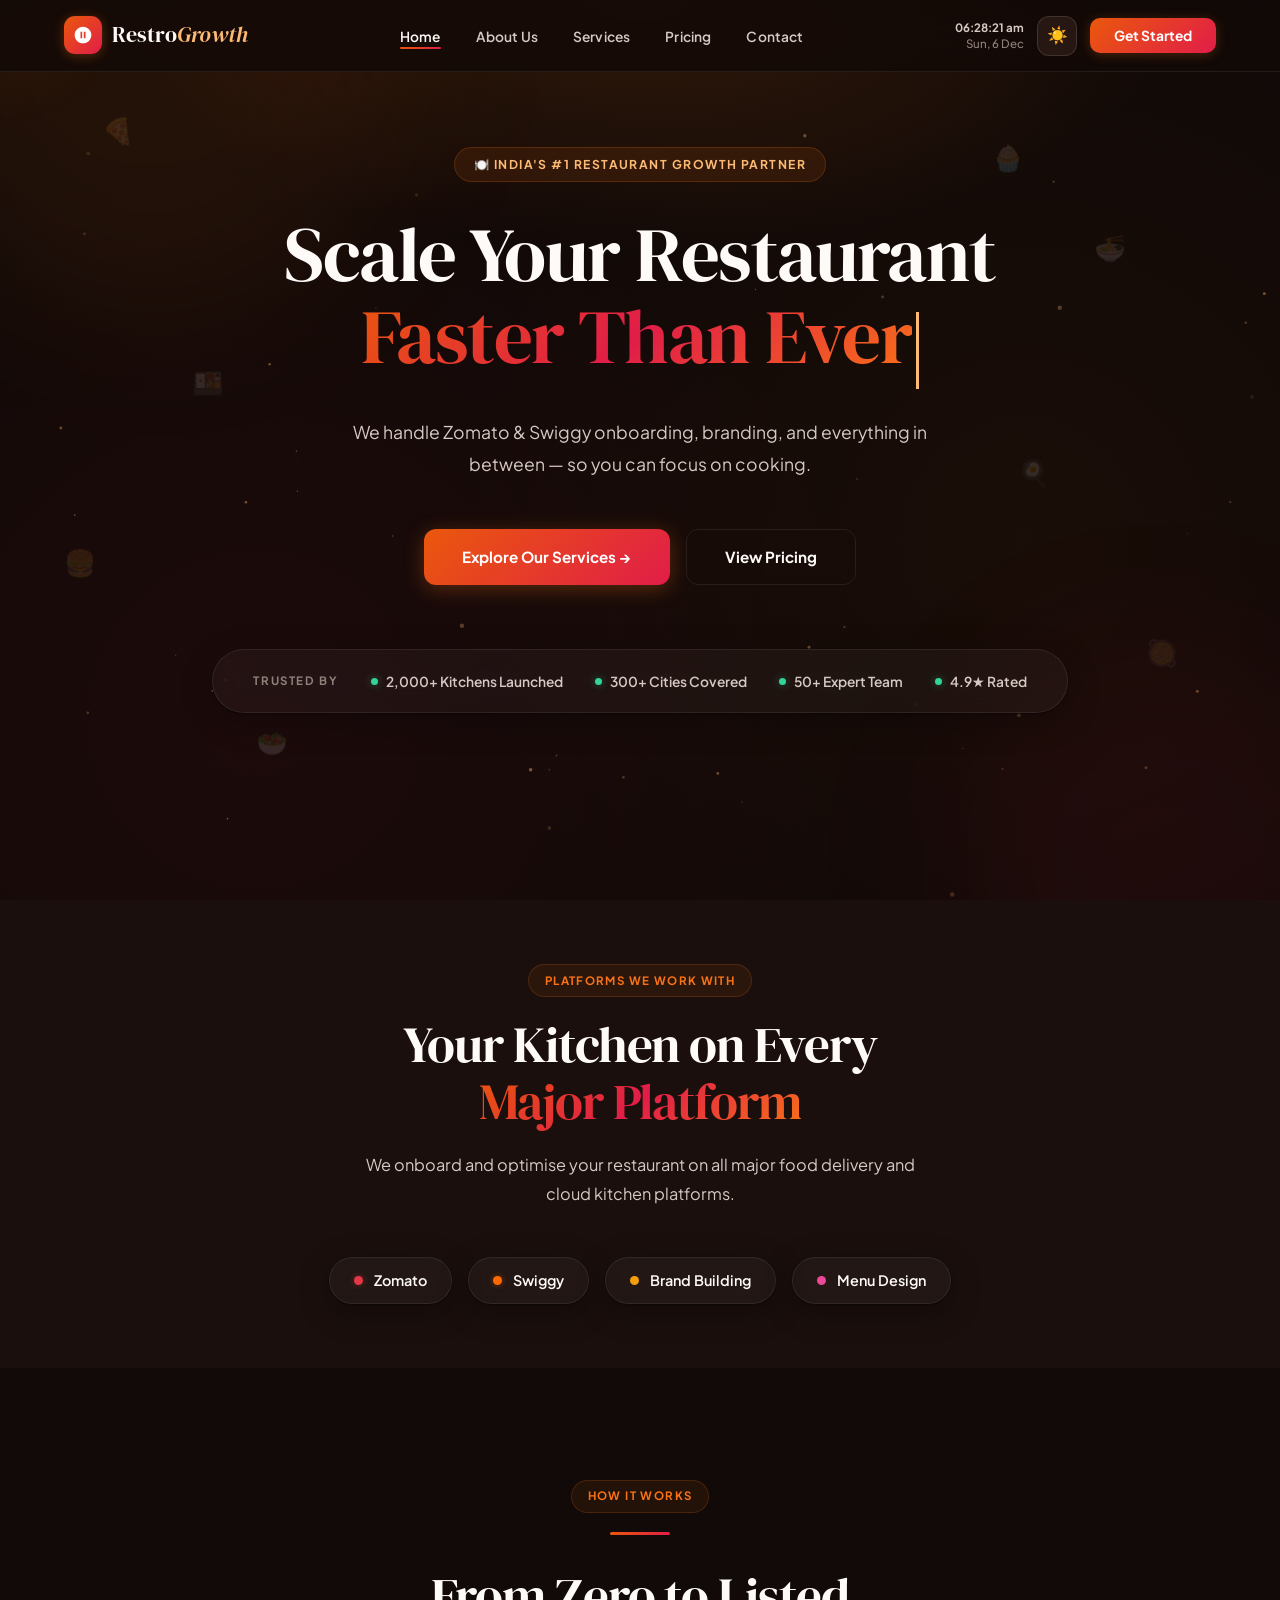
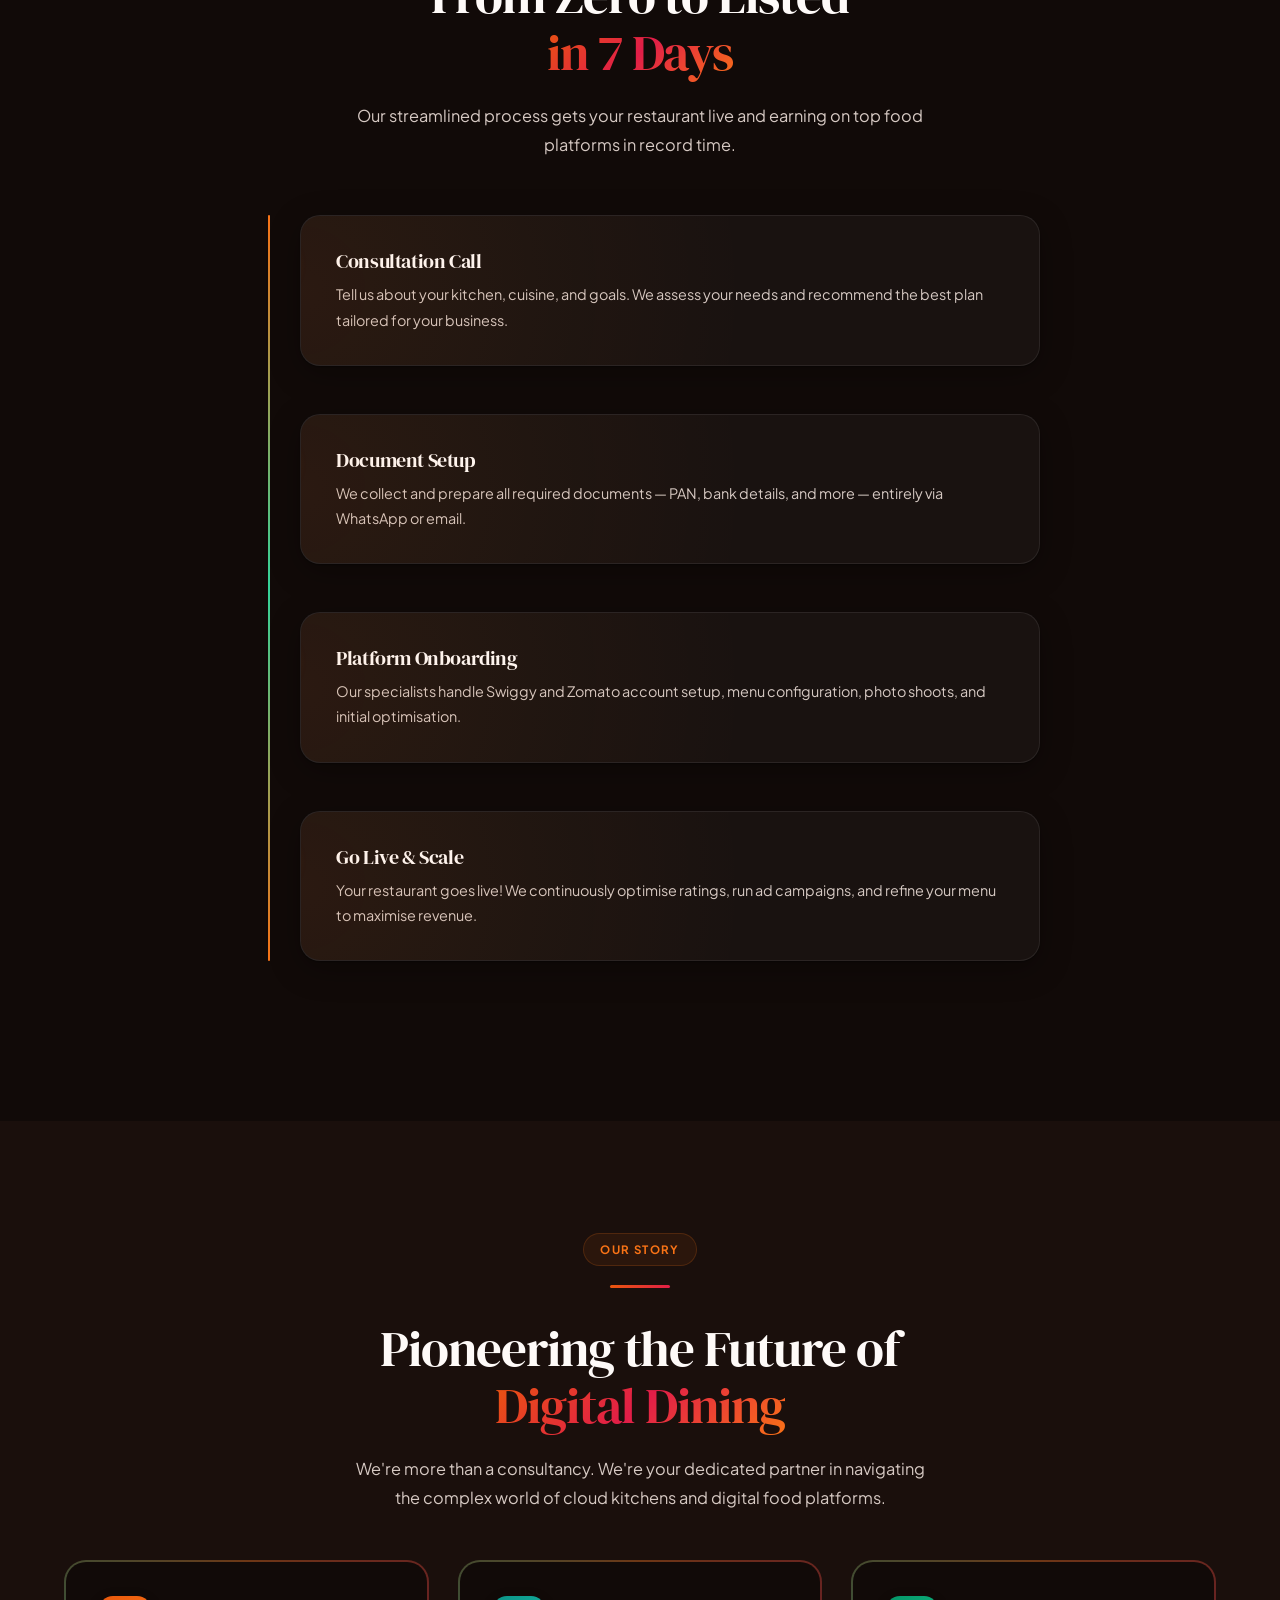
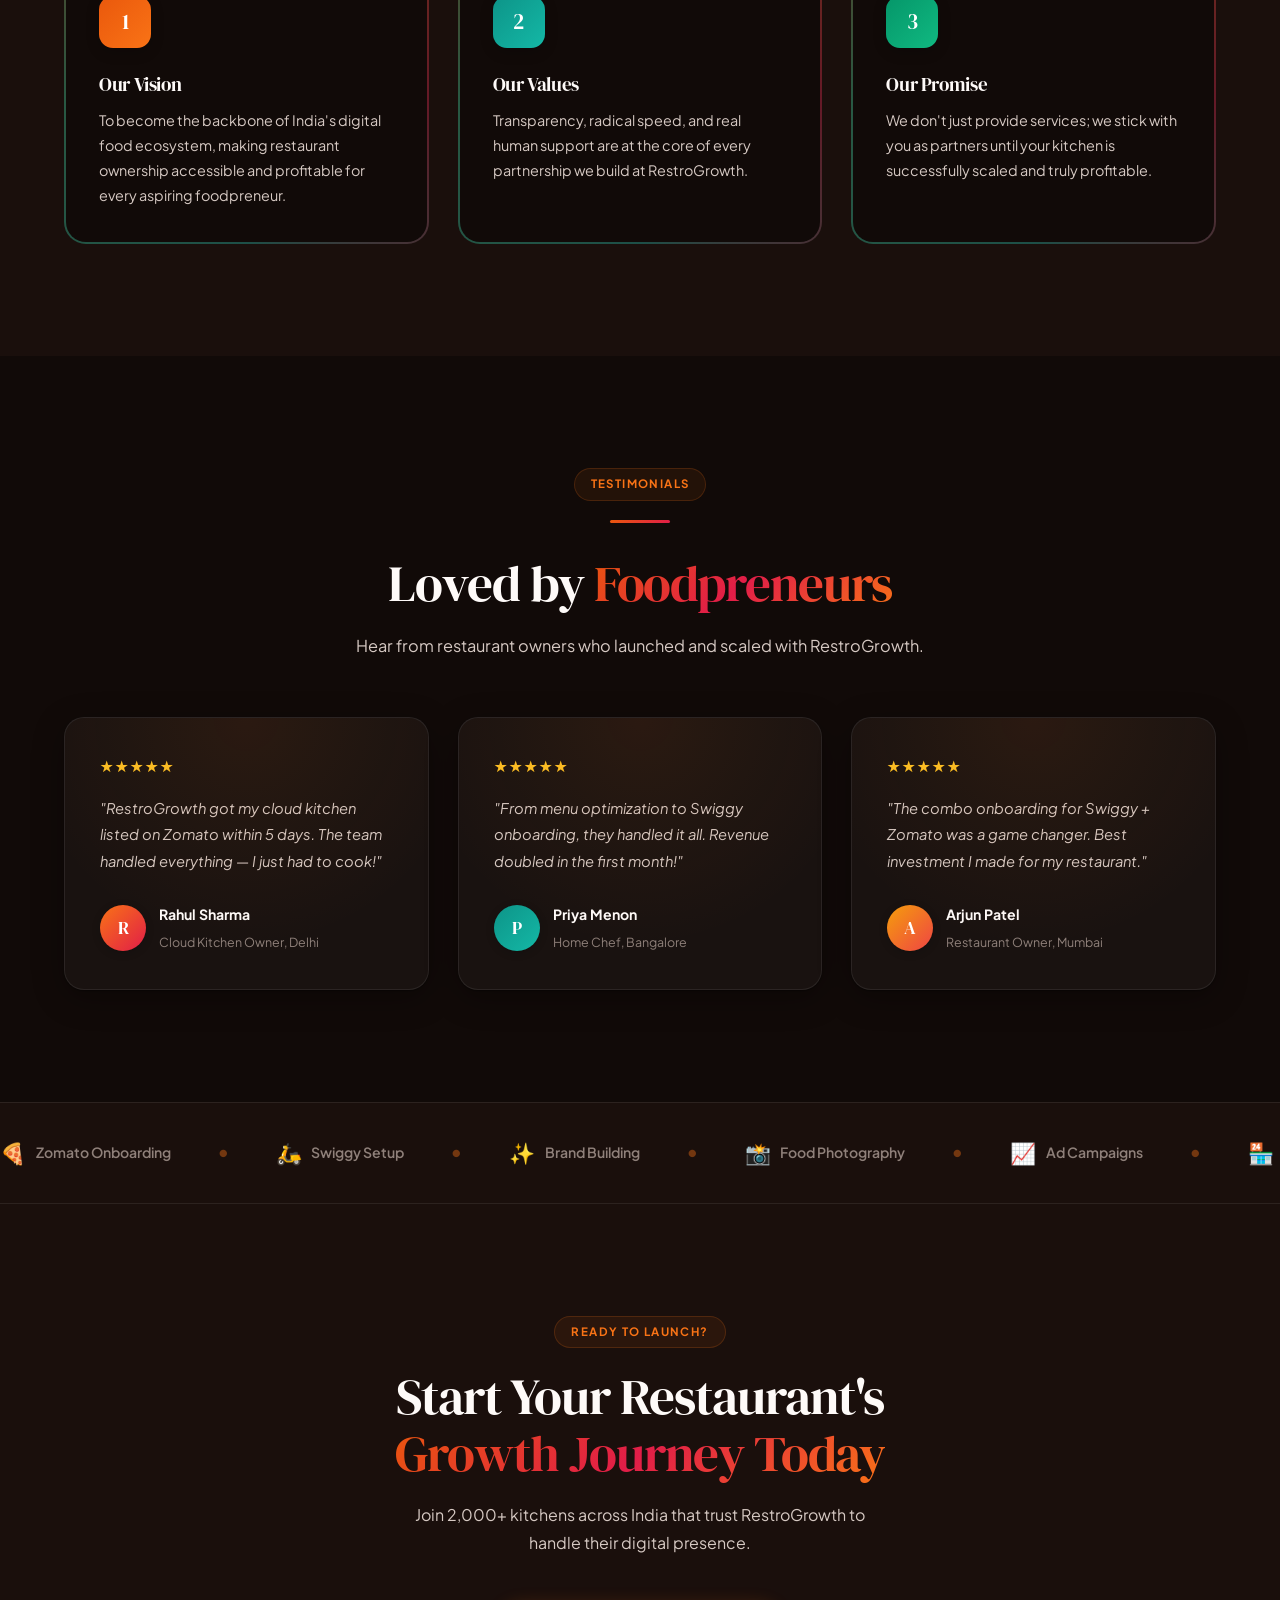
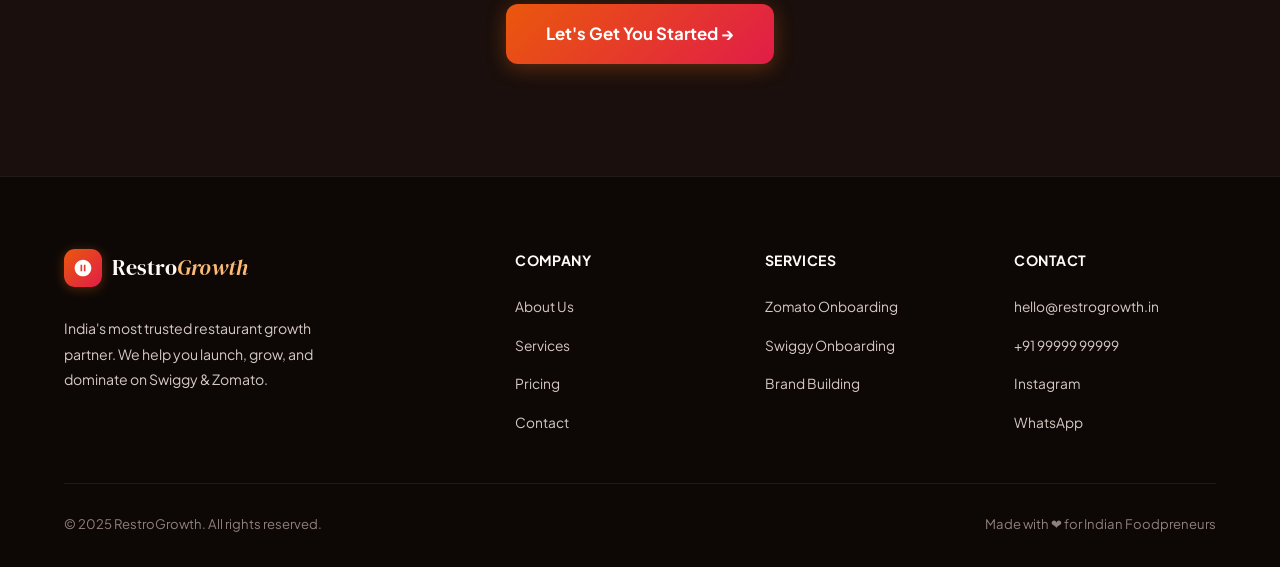
==== index.html @ d1fc5498 "Initial commit" ====
<!doctype html>
<html lang="en">
  <head>
    <meta charset="UTF-8" />
    <script>
      (function () {
        var t = localStorage.getItem("rg-theme") || "dark";
        document.documentElement.setAttribute("data-theme", t);
      })();
    </script>
    <meta name="viewport" content="width=device-width, initial-scale=1.0" />
    <title>RestroGrowth – Scale Your Restaurant Online</title>
    <meta
      name="description"
      content="RestroGrowth helps restaurant owners launch and scale on Swiggy, Zomato and cloud kitchen platforms across India."
    />
    <link rel="stylesheet" href="css/style.css" />
    <style>
      .trusted-strip {
        display: flex;
        align-items: center;
        gap: 2rem;
        flex-wrap: wrap;
        justify-content: center;
        margin-top: 4rem;
        padding: 1.2rem 2.5rem;
        background: var(--bg-card);
        border: 1px solid var(--border);
        border-radius: 60px;
        backdrop-filter: blur(12px);
        box-shadow: var(--shadow-card);
        position: relative;
        z-index: 1;
      }
      .trusted-strip > span {
        font-size: 0.72rem;
        color: var(--text-muted);
        text-transform: uppercase;
        letter-spacing: 0.14em;
        font-weight: 700;
      }
      .trusted-badge {
        display: flex;
        align-items: center;
        gap: 0.5rem;
        color: var(--text-secondary);
        font-size: 0.86rem;
        font-weight: 600;
      }
      .trusted-badge .dot-green {
        width: 7px;
        height: 7px;
        border-radius: 50%;
        background: var(--accent-green);
        flex-shrink: 0;
        box-shadow: 0 0 8px rgba(52, 211, 153, 0.4);
      }

      .steps {
        display: grid;
        grid-template-columns: repeat(auto-fit, minmax(230px, 1fr));
        gap: 1.8rem;
        margin-top: 3.5rem;
      }
      .step {
        position: relative;
        background: var(--bg-card);
        border: 1px solid var(--border);
        border-radius: 20px;
        padding: 2.2rem;
        transition: all 0.4s cubic-bezier(0.4, 0, 0.2, 1);
        box-shadow: var(--shadow-card);
        overflow: hidden;
      }
      .step::before {
        content: "";
        position: absolute;
        inset: 0;
        background: radial-gradient(
          circle at 50% 0%,
          var(--card-glow),
          transparent 70%
        );
        pointer-events: none;
      }
      .step:hover {
        border-color: rgba(249, 115, 22, 0.25);
        transform: translateY(-6px);
        box-shadow: var(--shadow-card), var(--shadow-glow);
      }
      .step-num {
        width: 50px;
        height: 50px;
        border-radius: 14px;
        background: var(--gradient);
        display: flex;
        align-items: center;
        justify-content: center;
        font-family: "DM Serif Display", serif;
        font-size: 1.3rem;
        font-weight: 400;
        margin-bottom: 1.2rem;
        color: #fff;
        box-shadow: 0 4px 14px rgba(249, 115, 22, 0.3);
      }
      .step h3 {
        font-size: 1.05rem;
        margin-bottom: 0.5rem;
      }
      .step p {
        font-size: 0.88rem;
        color: var(--text-secondary);
        line-height: 1.75;
      }
      .connector {
        position: absolute;
        top: 42px;
        right: -18px;
        color: var(--accent-2);
        font-size: 1.3rem;
        z-index: 1;
        opacity: 0.5;
      }
      @media (max-width: 768px) {
        .connector {
          display: none;
        }
      }

      .platform-logos {
        display: flex;
        justify-content: center;
        gap: 1rem;
        flex-wrap: wrap;
        margin-top: 3rem;
      }
      .platform-pill {
        display: flex;
        align-items: center;
        gap: 0.7rem;
        background: var(--bg-card);
        border: 1px solid var(--border);
        border-radius: 50px;
        padding: 0.65rem 1.5rem;
        font-weight: 600;
        font-size: 0.9rem;
        transition: all 0.35s;
        box-shadow: var(--shadow-card);
        backdrop-filter: blur(4px);
      }
      .platform-pill:hover {
        border-color: var(--accent);
        transform: translateY(-3px);
        box-shadow: var(--shadow-card), var(--shadow-glow);
      }
      .platform-pill .p-dot {
        width: 9px;
        height: 9px;
        border-radius: 50%;
      }
      .zomato-dot {
        background: #e23744;
        box-shadow: 0 0 6px rgba(226, 55, 68, 0.4);
      }
      .swiggy-dot {
        background: #ff6900;
        box-shadow: 0 0 6px rgba(255, 105, 0, 0.4);
      }
      .fssai-dot {
        background: #10b981;
        box-shadow: 0 0 6px rgba(16, 185, 129, 0.4);
      }
      .gst-dot {
        background: #f97316;
        box-shadow: 0 0 6px rgba(249, 115, 22, 0.4);
      }
    </style>
  </head>
  <body>
    <!-- Scroll progress bar -->
    <div class="scroll-progress"></div>
    <!-- Cursor glow -->
    <div class="cursor-glow"></div>

    <!-- NAVBAR -->
    <nav class="navbar" id="navbar">
      <a href="index.html" class="nav-logo">
        <div class="nav-logo-icon">
          <svg viewBox="0 0 24 24" xmlns="http://www.w3.org/2000/svg">
            <path
              d="M12 2C6.48 2 2 6.48 2 12s4.48 10 10 10 10-4.48 10-10S17.52 2 12 2zm-1 14H9V8h2v8zm4 0h-2V8h2v8z"
            />
          </svg>
        </div>
        <span class="nav-logo-text">Restro<span>Growth</span></span>
      </a>
      <ul class="nav-links">
        <li><a href="index.html">Home</a></li>
        <li><a href="about.html">About Us</a></li>
        <li><a href="services.html">Services</a></li>
        <li><a href="pricing.html">Pricing</a></li>
        <li><a href="contact.html">Contact</a></li>
      </ul>
      <div class="nav-actions">
        <div class="nav-time" id="nav-clock"></div>
        <button
          class="theme-toggle"
          id="themeToggle"
          onclick="toggleTheme()"
          aria-label="Toggle theme"
          title="Toggle theme"
        >
          <span class="toggle-icon">☀️</span>
        </button>
        <button class="btn-login">Get Started</button>
        <div class="hamburger" id="hamburger">
          <span></span><span></span><span></span>
        </div>
      </div>
    </nav>

    <!-- HERO -->
    <section class="hero" style="min-height: 100vh">
      <!-- Particle network background -->
      <canvas id="particles-canvas"></canvas>
      <!-- Decorative parallax orbs -->
      <div class="orb orb-1"></div>
      <div class="orb orb-2"></div>
      <!-- Floating food icons -->
      <div class="floating-icons">
        <span class="float-icon" style="top: 12%; left: 8%">🍕</span>
        <span class="float-icon" style="top: 25%; right: 12%">🍜</span>
        <span class="float-icon" style="top: 60%; left: 5%">🍔</span>
        <span class="float-icon" style="top: 70%; right: 8%">🥘</span>
        <span class="float-icon" style="top: 40%; left: 15%">🍱</span>
        <span class="float-icon" style="top: 15%; right: 20%">🧁</span>
        <span class="float-icon" style="top: 80%; left: 20%">🥗</span>
        <span class="float-icon" style="top: 50%; right: 18%">🍳</span>
      </div>

      <div class="hero-badge">🍽️ India's #1 Restaurant Growth Partner</div>
      <h1>
        Scale Your Restaurant<br /><span
          class="gradient-text"
          id="hero-typewriter"
          >Faster Than Ever</span
        ><span class="typewriter-cursor"></span>
      </h1>
      <p>
        We handle Zomato &amp; Swiggy onboarding, branding, and
        everything in between — so you can focus on cooking.
      </p>
      <div class="hero-btns">
        <a href="services.html" class="btn-primary">Explore Our Services →</a>
        <a href="pricing.html" class="btn-outline">View Pricing</a>
      </div>
      <div class="trusted-strip">
        <span>Trusted By</span>
        <div class="trusted-badge">
          <span class="dot-green"></span> 2,000+ Kitchens Launched
        </div>
        <div class="trusted-badge">
          <span class="dot-green"></span> 300+ Cities Covered
        </div>
        <div class="trusted-badge">
          <span class="dot-green"></span> 50+ Expert Team
        </div>
        <div class="trusted-badge">
          <span class="dot-green"></span> 4.9★ Rated
        </div>
      </div>
    </section>

    <!-- PLATFORMS -->
    <section
      style="
        padding: 4rem 5%;
        text-align: center;
        background: var(--bg-secondary);
      "
    >
      <div class="section-badge">Platforms We Work With</div>
      <h2 class="section-title">
        Your Kitchen on Every<br /><span class="gradient-text"
          >Major Platform</span
        >
      </h2>
      <p class="section-sub">
        We onboard and optimise your restaurant on all major food delivery and
        cloud kitchen platforms.
      </p>
      <div class="platform-logos">
        <div class="platform-pill">
          <span class="p-dot zomato-dot"></span>Zomato
        </div>
        <div class="platform-pill">
          <span class="p-dot swiggy-dot"></span>Swiggy
        </div>
        <div class="platform-pill">
          <span class="p-dot" style="background: #f59e0b"></span>Brand Building
        </div>
        <div class="platform-pill">
          <span class="p-dot" style="background: #ec4899"></span>Menu Design
        </div>
      </div>
    </section>

    <!-- HOW IT WORKS -->
    <section>
      <div class="text-center">
        <div class="section-badge">How It Works</div>
        <div class="section-divider"></div>
        <h2 class="section-title">
          From Zero to Listed<br /><span class="gradient-text">in 7 Days</span>
        </h2>
        <p class="section-sub">
          Our streamlined process gets your restaurant live and earning on top
          food platforms in record time.
        </p>
      </div>
      <div class="timeline">
        <div class="tl-item">
          <div class="tl-dot">1</div>
          <h3>Consultation Call</h3>
          <p>
            Tell us about your kitchen, cuisine, and goals. We assess your needs
            and recommend the best plan tailored for your business.
          </p>
        </div>
        <div class="tl-item">
          <div class="tl-dot">2</div>
          <h3>Document Setup</h3>
          <p>
            We collect and prepare all required documents — PAN,
            bank details, and more — entirely via WhatsApp or email.
          </p>
        </div>
        <div class="tl-item">
          <div class="tl-dot">3</div>
          <h3>Platform Onboarding</h3>
          <p>
            Our specialists handle Swiggy and Zomato account setup, menu
            configuration, photo shoots, and initial optimisation.
          </p>
        </div>
        <div class="tl-item">
          <div class="tl-dot">4</div>
          <h3>Go Live &amp; Scale</h3>
          <p>
            Your restaurant goes live! We continuously optimise ratings, run ad
            campaigns, and refine your menu to maximise revenue.
          </p>
        </div>
      </div>
    </section>

    <!-- VISION / VALUES / PROMISE -->
    <section style="background: var(--bg-secondary)">
      <div class="text-center">
        <div class="section-badge">Our Story</div>
        <div class="section-divider"></div>
        <h2 class="section-title">
          Pioneering the Future of<br /><span class="gradient-text"
            >Digital Dining</span
          >
        </h2>
        <p class="section-sub">
          We're more than a consultancy. We're your dedicated partner in
          navigating the complex world of cloud kitchens and digital food
          platforms.
        </p>
      </div>
      <div class="cards-grid" style="margin-top: 3rem">
        <div class="glow-card">
          <div class="card-num blue">1</div>
          <h3>Our Vision</h3>
          <p>
            To become the backbone of India's digital food ecosystem, making
            restaurant ownership accessible and profitable for every aspiring
            foodpreneur.
          </p>
        </div>
        <div class="glow-card">
          <div class="card-num teal">2</div>
          <h3>Our Values</h3>
          <p>
            Transparency, radical speed, and real human support are at the core
            of every partnership we build at RestroGrowth.
          </p>
        </div>
        <div class="glow-card">
          <div class="card-num green">3</div>
          <h3>Our Promise</h3>
          <p>
            We don't just provide services; we stick with you as partners until
            your kitchen is successfully scaled and truly profitable.
          </p>
        </div>
      </div>
    </section>


    <!-- TESTIMONIALS -->
    <section>
      <div class="text-center">
        <div class="section-badge">Testimonials</div>
        <div class="section-divider"></div>
        <h2 class="section-title">
          Loved by <span class="gradient-text">Foodpreneurs</span>
        </h2>
        <p class="section-sub">
          Hear from restaurant owners who launched and scaled with RestroGrowth.
        </p>
      </div>
      <div class="testimonials-grid">
        <div class="testimonial">
          <div class="stars">★★★★★</div>
          <p>
            "RestroGrowth got my cloud kitchen listed on Zomato within 5 days.
            The team handled everything — I just had to cook!"
          </p>
          <div class="testimonial-author">
            <div
              class="avatar"
              style="background: linear-gradient(135deg, #f97316, #e11d48)"
            >
              R
            </div>
            <div class="author-info">
              <strong>Rahul Sharma</strong
              ><span>Cloud Kitchen Owner, Delhi</span>
            </div>
          </div>
        </div>
        <div class="testimonial">
          <div class="stars">★★★★★</div>
          <p>
            "From menu optimization to Swiggy onboarding, they handled it all.
            Revenue doubled in the first month!"
          </p>
          <div class="testimonial-author">
            <div
              class="avatar"
              style="background: linear-gradient(135deg, #0d9488, #14b8a6)"
            >
              P
            </div>
            <div class="author-info">
              <strong>Priya Menon</strong><span>Home Chef, Bangalore</span>
            </div>
          </div>
        </div>
        <div class="testimonial">
          <div class="stars">★★★★★</div>
          <p>
            "The combo onboarding for Swiggy + Zomato was a game changer. Best
            investment I made for my restaurant."
          </p>
          <div class="testimonial-author">
            <div
              class="avatar"
              style="background: linear-gradient(135deg, #f59e0b, #ef4444)"
            >
              A
            </div>
            <div class="author-info">
              <strong>Arjun Patel</strong><span>Restaurant Owner, Mumbai</span>
            </div>
          </div>
        </div>
      </div>
    </section>

    <!-- MARQUEE TICKER -->
    <div class="marquee-section">
      <div class="marquee-track">
        <div class="marquee-item">
          <span class="m-icon">🍕</span>Zomato Onboarding
        </div>
        <span class="marquee-sep">●</span>
        <div class="marquee-item">
          <span class="m-icon">🛵</span>Swiggy Setup
        </div>
        <span class="marquee-sep">●</span>
        <div class="marquee-item">
          <span class="m-icon">✨</span>Brand Building
        </div>
        <span class="marquee-sep">●</span>
        <div class="marquee-item">
          <span class="m-icon">📸</span>Food Photography
        </div>
        <span class="marquee-sep">●</span>
        <div class="marquee-item">
          <span class="m-icon">📈</span>Ad Campaigns
        </div>
        <span class="marquee-sep">●</span>
        <div class="marquee-item">
          <span class="m-icon">🏪</span>Cloud Kitchen Setup
        </div>
        <span class="marquee-sep">●</span>
        <!-- Duplicate for seamless loop -->
        <div class="marquee-item">
          <span class="m-icon">🍕</span>Zomato Onboarding
        </div>
        <span class="marquee-sep">●</span>
        <div class="marquee-item">
          <span class="m-icon">🛵</span>Swiggy Setup
        </div>
        <span class="marquee-sep">●</span>
        <div class="marquee-item">
          <span class="m-icon">✨</span>Brand Building
        </div>
        <span class="marquee-sep">●</span>
        <div class="marquee-item">
          <span class="m-icon">📸</span>Food Photography
        </div>
        <span class="marquee-sep">●</span>
        <div class="marquee-item">
          <span class="m-icon">📈</span>Ad Campaigns
        </div>
        <span class="marquee-sep">●</span>
        <div class="marquee-item">
          <span class="m-icon">🏪</span>Cloud Kitchen Setup
        </div>
        <span class="marquee-sep">●</span>
      </div>
    </div>

    <!-- CTA -->
    <section class="cta-section" style="background: var(--bg-secondary)">
      <div class="section-badge">Ready to Launch?</div>
      <h2>
        Start Your Restaurant's<br /><span class="gradient-text"
          >Growth Journey Today</span
        >
      </h2>
      <p>
        Join 2,000+ kitchens across India that trust RestroGrowth to handle
        their digital presence.
      </p>
      <a
        href="contact.html"
        class="btn-primary"
        style="font-size: 1.05rem; padding: 1rem 2.5rem"
        >Let's Get You Started →</a
      >
    </section>

    <!-- FOOTER -->
    <footer>
      <div class="footer-grid">
        <div class="footer-brand">
          <a
            href="index.html"
            class="nav-logo"
            style="margin-bottom: 0.8rem; display: inline-flex"
          >
            <div class="nav-logo-icon">
              <svg
                viewBox="0 0 24 24"
                xmlns="http://www.w3.org/2000/svg"
                style="width: 20px; height: 20px; fill: white"
              >
                <path
                  d="M12 2C6.48 2 2 6.48 2 12s4.48 10 10 10 10-4.48 10-10S17.52 2 12 2zm-1 14H9V8h2v8zm4 0h-2V8h2v8z"
                />
              </svg>
            </div>
            <span class="nav-logo-text">Restro<span>Growth</span></span>
          </a>
          <p>
            India's most trusted restaurant growth partner. We help you launch,
            grow, and dominate on Swiggy & Zomato.
          </p>
        </div>
        <div class="footer-col">
          <h4>Company</h4>
          <ul>
            <li><a href="about.html">About Us</a></li>
            <li><a href="services.html">Services</a></li>
            <li><a href="pricing.html">Pricing</a></li>
            <li><a href="contact.html">Contact</a></li>
          </ul>
        </div>
        <div class="footer-col">
          <h4>Services</h4>
          <ul>
            <li><a href="services.html">Zomato Onboarding</a></li>
            <li><a href="services.html">Swiggy Onboarding</a></li>
            <li><a href="services.html">Brand Building</a></li>
          </ul>
        </div>
        <div class="footer-col">
          <h4>Contact</h4>
          <ul>
            <li>
              <a href="mailto:hello@restrogrowth.in">hello@restrogrowth.in</a>
            </li>
            <li><a href="tel:+919999999999">+91 99999 99999</a></li>
            <li><a href="#">Instagram</a></li>
            <li><a href="#">WhatsApp</a></li>
          </ul>
        </div>
      </div>
      <div class="footer-bottom">
        <p>© 2025 RestroGrowth. All rights reserved.</p>
        <p>Made with ❤️ for Indian Foodpreneurs</p>
      </div>
    </footer>

    <script src="js/main.js"></script>
  </body>
</html>
---- css/style.css ----
@import url("https://fonts.googleapis.com/css2?family=DM+Serif+Display:ital@0;1&family=Plus+Jakarta+Sans:wght@300;400;500;600;700;800&display=swap");

*,
*::before,
*::after {
  box-sizing: border-box;
  margin: 0;
  padding: 0;
}

/* ═══ DARK (default) ═══════════════════════ */
:root {
  --bg-primary: #110a08;
  --bg-secondary: #1a0f0c;
  --bg-card: rgba(255, 255, 255, 0.035);
  --bg-card-hover: rgba(255, 255, 255, 0.07);
  --accent: #f97316;
  --accent-2: #fdba74;
  --accent-green: #34d399;
  --text-primary: #fefaf8;
  --text-secondary: #d6c9c3;
  --text-muted: #8f807a;
  --border: rgba(255, 255, 255, 0.08);
  --gradient: linear-gradient(135deg, #ea580c, #e11d48);
  --gradient-hero: linear-gradient(
    135deg,
    #ea580c 0%,
    #e11d48 50%,
    #f97316 100%
  );
  --shadow-card: 0 1px 2px rgba(0, 0, 0, 0.4), 0 8px 32px rgba(0, 0, 0, 0.3);
  --shadow-glow: 0 0 60px rgba(249, 115, 22, 0.12);
  --navbar-bg: rgba(17, 10, 8, 0.85);
  --navbar-scroll: rgba(17, 10, 8, 0.97);
  --input-bg: rgba(255, 255, 255, 0.04);
  --footer-bg: #0d0806;
  --toggle-bg: #261713;
  --toggle-border: rgba(255, 255, 255, 0.12);
  --card-glow: rgba(249, 115, 22, 0.08);
}

/* ═══ LIGHT ════════════════════════════════ */
[data-theme="light"] {
  --bg-primary: #fffcf9;
  --bg-secondary: #f6eee9;
  --bg-card: rgba(255, 255, 255, 0.9);
  --bg-card-hover: #ffffff;
  --accent: #ea580c;
  --accent-2: #f97316;
  --accent-green: #059669;
  --text-primary: #291e1a;
  --text-secondary: #594a45;
  --text-muted: #8a7b75;
  --border: rgba(0, 0, 0, 0.08);
  --shadow-card:
    0 1px 3px rgba(0, 0, 0, 0.06), 0 8px 24px rgba(234, 88, 12, 0.08);
  --shadow-glow: none;
  --navbar-bg: rgba(255, 252, 249, 0.85);
  --navbar-scroll: rgba(255, 252, 249, 0.98);
  --input-bg: rgba(0, 0, 0, 0.03);
  --footer-bg: #f6eee9;
  --toggle-bg: #fce7de;
  --toggle-border: rgba(234, 88, 12, 0.2);
  --card-glow: rgba(234, 88, 12, 0.04);
}

html {
  scroll-behavior: smooth;
}
body {
  font-family: "Plus Jakarta Sans", system-ui, sans-serif;
  background: var(--bg-primary);
  color: var(--text-primary);
  overflow-x: hidden;
  line-height: 1.7;
  transition:
    background 0.4s,
    color 0.3s;
}

/* smooth theme transition on elements */
.navbar,
.card,
.testimonial,
.stat,
.service-card,
.pricing-card,
.addon,
.form-card,
.team-card,
.milestone,
.why-item,
.service-item,
footer,
.section-badge,
.hero-badge,
.btn-primary,
.btn-outline,
.btn-login {
  transition: all 0.35s ease;
}

/* ═══ TYPOGRAPHY ═══════════════════════════ */
h1,
h2,
h3 {
  font-family: "DM Serif Display", Georgia, serif;
  font-weight: 400;
  letter-spacing: -0.02em;
}
h1 {
  font-size: clamp(2.8rem, 6vw, 5.2rem);
  line-height: 1.06;
}
h2 {
  font-size: clamp(2rem, 4vw, 3.2rem);
  line-height: 1.12;
}
h3 {
  font-size: 1.25rem;
  line-height: 1.3;
}
.gradient-text {
  background: var(--gradient-hero);
  -webkit-background-clip: text;
  -webkit-text-fill-color: transparent;
  background-clip: text;
}

/* ═══ DECORATIVE ORBS ══════════════════════ */
.orb {
  position: absolute;
  border-radius: 50%;
  filter: blur(80px);
  pointer-events: none;
  z-index: 0;
}
.orb-1 {
  width: 500px;
  height: 500px;
  background: rgba(249, 115, 22, 0.08);
  top: -200px;
  left: -100px;
}
.orb-2 {
  width: 400px;
  height: 400px;
  background: rgba(225, 29, 72, 0.06);
  bottom: -150px;
  right: -80px;
}
[data-theme="light"] .orb-1 {
  background: rgba(249, 115, 22, 0.06);
}
[data-theme="light"] .orb-2 {
  background: rgba(225, 29, 72, 0.04);
}

/* ═══ NAVBAR ═══════════════════════════════ */
.navbar {
  position: fixed;
  top: 0;
  width: 100%;
  z-index: 1000;
  background: var(--navbar-bg);
  backdrop-filter: blur(24px) saturate(180%);
  -webkit-backdrop-filter: blur(24px) saturate(180%);
  border-bottom: 1px solid var(--border);
  padding: 0 5%;
  display: flex;
  align-items: center;
  justify-content: space-between;
  height: 72px;
}
.navbar.scrolled {
  background: var(--navbar-scroll);
  box-shadow: 0 4px 30px rgba(0, 0, 0, 0.08);
}

.nav-logo {
  display: flex;
  align-items: center;
  gap: 10px;
  text-decoration: none;
}
.nav-logo-icon {
  width: 38px;
  height: 38px;
  background: var(--gradient);
  border-radius: 11px;
  display: flex;
  align-items: center;
  justify-content: center;
  box-shadow: 0 2px 12px rgba(249, 115, 22, 0.3);
}
.nav-logo-icon svg {
  width: 20px;
  height: 20px;
  fill: #fff;
}
.nav-logo-text {
  font-family: "DM Serif Display", serif;
  font-size: 1.4rem;
  color: var(--text-primary);
}
.nav-logo-text span {
  color: var(--accent-2);
  font-style: italic;
}

.nav-links {
  display: flex;
  gap: 2.2rem;
  list-style: none;
}
.nav-links a {
  color: var(--text-secondary);
  text-decoration: none;
  font-size: 0.86rem;
  font-weight: 600;
  letter-spacing: 0.01em;
  position: relative;
  padding-bottom: 2px;
}
.nav-links a::after {
  content: "";
  position: absolute;
  bottom: -2px;
  left: 0;
  width: 0;
  height: 2px;
  background: var(--gradient);
  border-radius: 2px;
  transition: width 0.3s;
}
.nav-links a:hover::after,
.nav-links a.active::after {
  width: 100%;
}
.nav-links a:hover,
.nav-links a.active {
  color: var(--text-primary);
}

.nav-actions {
  display: flex;
  align-items: center;
  gap: 0.8rem;
}
.btn-login {
  background: var(--gradient);
  color: #fff;
  border: none;
  padding: 0.55rem 1.5rem;
  border-radius: 10px;
  font-size: 0.86rem;
  font-weight: 700;
  font-family: "Plus Jakarta Sans", sans-serif;
  cursor: pointer;
  box-shadow: 0 2px 12px rgba(249, 115, 22, 0.25);
}
.btn-login:hover {
  transform: translateY(-1px);
  box-shadow: 0 6px 20px rgba(249, 115, 22, 0.35);
}

.theme-toggle {
  width: 40px;
  height: 40px;
  border-radius: 12px;
  background: var(--toggle-bg);
  border: 1px solid var(--toggle-border);
  cursor: pointer;
  display: flex;
  align-items: center;
  justify-content: center;
  font-size: 1.05rem;
  flex-shrink: 0;
}
.theme-toggle:hover {
  border-color: var(--accent);
  box-shadow: 0 0 16px rgba(249, 115, 22, 0.15);
}
.theme-toggle:hover .toggle-icon {
  transform: rotate(25deg) scale(1.15);
}
.toggle-icon {
  transition: transform 0.4s cubic-bezier(0.34, 1.56, 0.64, 1);
  display: block;
}

.nav-time {
  font-size: 0.72rem;
  color: var(--text-muted);
  text-align: right;
  line-height: 1.35;
  font-weight: 500;
}
.nav-time strong {
  display: block;
  font-weight: 700;
  color: var(--text-secondary);
}

.hamburger {
  display: none;
  flex-direction: column;
  gap: 5px;
  cursor: pointer;
  padding: 4px;
}
.hamburger span {
  width: 22px;
  height: 2px;
  background: var(--text-primary);
  border-radius: 2px;
  transition: 0.3s;
}

/* ═══ HERO ═════════════════════════════════ */
.hero {
  min-height: 100vh;
  padding-top: 72px;
  display: flex;
  flex-direction: column;
  align-items: center;
  justify-content: center;
  text-align: center;
  padding-left: 5%;
  padding-right: 5%;
  position: relative;
  overflow: hidden;
}
.hero::before {
  content: "";
  position: absolute;
  inset: 0;
  pointer-events: none;
  background:
    radial-gradient(
      ellipse 60% 40% at 50% 0%,
      rgba(249, 115, 22, 0.14),
      transparent 70%
    ),
    radial-gradient(
      circle at 20% 80%,
      rgba(225, 29, 72, 0.06),
      transparent 50%
    ),
    radial-gradient(
      circle at 80% 60%,
      rgba(249, 115, 22, 0.04),
      transparent 50%
    );
}
[data-theme="light"] .hero::before {
  background:
    radial-gradient(
      ellipse 60% 40% at 50% 0%,
      rgba(249, 115, 22, 0.08),
      transparent 70%
    ),
    radial-gradient(circle at 20% 80%, rgba(225, 29, 72, 0.04), transparent 50%);
}

.hero-badge {
  display: inline-flex;
  align-items: center;
  gap: 0.5rem;
  background: rgba(249, 115, 22, 0.1);
  border: 1px solid rgba(249, 115, 22, 0.2);
  color: var(--accent-2);
  padding: 0.4rem 1.2rem;
  border-radius: 50px;
  font-size: 0.76rem;
  font-weight: 700;
  letter-spacing: 0.12em;
  text-transform: uppercase;
  margin-bottom: 2rem;
  backdrop-filter: blur(8px);
}
[data-theme="light"] .hero-badge {
  background: rgba(249, 115, 22, 0.06);
  color: var(--accent);
}

.hero h1 {
  max-width: 900px;
  margin-bottom: 1.8rem;
  position: relative;
  z-index: 1;
}
.hero p {
  font-size: 1.1rem;
  color: var(--text-secondary);
  max-width: 600px;
  margin-bottom: 3rem;
  line-height: 1.8;
  position: relative;
  z-index: 1;
}
.hero-btns {
  display: flex;
  gap: 1rem;
  flex-wrap: wrap;
  justify-content: center;
  position: relative;
  z-index: 1;
}

.btn-primary {
  background: var(--gradient);
  color: #fff;
  border: none;
  padding: 0.9rem 2.4rem;
  border-radius: 12px;
  font-size: 0.95rem;
  font-weight: 700;
  font-family: "Plus Jakarta Sans", sans-serif;
  cursor: pointer;
  text-decoration: none;
  display: inline-flex;
  align-items: center;
  gap: 0.5rem;
  box-shadow: 0 4px 20px rgba(249, 115, 22, 0.3);
}
.btn-primary:hover {
  transform: translateY(-2px);
  box-shadow: 0 8px 36px rgba(249, 115, 22, 0.45);
}

.btn-outline {
  background: transparent;
  color: var(--text-primary);
  border: 1.5px solid var(--border);
  padding: 0.9rem 2.4rem;
  border-radius: 12px;
  font-size: 0.95rem;
  font-weight: 700;
  font-family: "Plus Jakarta Sans", sans-serif;
  cursor: pointer;
  text-decoration: none;
  backdrop-filter: blur(4px);
}
.btn-outline:hover {
  border-color: var(--accent);
  background: rgba(249, 115, 22, 0.05);
}

/* ═══ SECTIONS ═════════════════════════════ */
section {
  padding: 7rem 5%;
  position: relative;
}

.section-badge {
  display: inline-block;
  background: rgba(249, 115, 22, 0.08);
  border: 1px solid rgba(249, 115, 22, 0.18);
  color: var(--accent);
  padding: 0.35rem 1rem;
  border-radius: 50px;
  font-size: 0.72rem;
  font-weight: 700;
  letter-spacing: 0.12em;
  text-transform: uppercase;
  margin-bottom: 1.2rem;
}
.section-title {
  margin-bottom: 1.2rem;
}
.section-sub {
  color: var(--text-secondary);
  font-size: 1.02rem;
  max-width: 580px;
  margin: 0 auto;
  line-height: 1.8;
}
.text-center {
  text-align: center;
}

/* ═══ GLASS CARD SYSTEM ════════════════════ */
.card,
.service-card,
.pricing-card,
.testimonial,
.team-card,
.milestone,
.addon,
.why-item,
.service-item {
  background: var(--bg-card);
  border: 1px solid var(--border);
  border-radius: 20px;
  box-shadow: var(--shadow-card);
  position: relative;
  overflow: hidden;
}
.card::before,
.service-card::before,
.testimonial::before,
.team-card::before {
  content: "";
  position: absolute;
  inset: 0;
  background: radial-gradient(
    circle at 50% 0%,
    var(--card-glow),
    transparent 70%
  );
  pointer-events: none;
}
.card:hover,
.service-card:hover,
.testimonial:hover,
.team-card:hover,
.milestone:hover,
.addon:hover,
.why-item:hover {
  background: var(--bg-card-hover);
  border-color: rgba(249, 115, 22, 0.2);
  transform: translateY(-6px);
  box-shadow: var(--shadow-card), var(--shadow-glow);
}

/* ═══ CARDS GRID ═══════════════════════════ */
.cards-grid {
  display: grid;
  grid-template-columns: repeat(auto-fit, minmax(280px, 1fr));
  gap: 1.8rem;
  margin-top: 3.5rem;
}
.card {
  padding: 2.2rem;
  transition: all 0.4s cubic-bezier(0.4, 0, 0.2, 1);
}
.card-num {
  width: 52px;
  height: 52px;
  border-radius: 14px;
  display: flex;
  align-items: center;
  justify-content: center;
  font-family: "DM Serif Display", serif;
  font-size: 1.3rem;
  margin-bottom: 1.5rem;
  color: #fff;
  box-shadow: 0 4px 14px rgba(0, 0, 0, 0.2);
}
.card-num.blue {
  background: linear-gradient(135deg, #ea580c, #f97316);
}
.card-num.teal {
  background: linear-gradient(135deg, #0d9488, #14b8a6);
}
.card-num.green {
  background: linear-gradient(135deg, #059669, #10b981);
}
.card h3 {
  margin-bottom: 0.7rem;
}
.card p {
  font-size: 0.9rem;
  color: var(--text-secondary);
  line-height: 1.75;
}

/* ═══ SLIDER ═══════════════════════════════ */
.services-slider-section {
  background: var(--bg-secondary);
  padding: 4rem 0;
  overflow: hidden;
}
.slider-wrap {
  position: relative;
  overflow: hidden;
}
.slider-track {
  display: flex;
  transition: transform 0.55s cubic-bezier(0.4, 0, 0.2, 1);
}
.slide {
  min-width: 100%;
  padding: 4rem 8%;
  display: flex;
  align-items: center;
  gap: 4rem;
  background: var(--gradient-hero);
  position: relative;
  overflow: hidden;
}
.slide::before {
  content: "";
  position: absolute;
  inset: 0;
  background: url("data:image/svg+xml,%3Csvg width='40' height='40' viewBox='0 0 40 40' xmlns='http://www.w3.org/2000/svg'%3E%3Cg fill='%23ffffff' fill-opacity='.04'%3E%3Ccircle cx='20' cy='20' r='4'/%3E%3C/g%3E%3C/svg%3E");
  pointer-events: none;
}
.slide-left {
  flex: 1;
  position: relative;
  z-index: 1;
}
.slide-badge {
  font-size: 0.72rem;
  font-weight: 700;
  text-transform: uppercase;
  letter-spacing: 0.14em;
  color: rgba(255, 255, 255, 0.65);
  margin-bottom: 1rem;
}
.slide-platform {
  width: 72px;
  height: 72px;
  border-radius: 20px;
  background: rgba(255, 255, 255, 0.12);
  backdrop-filter: blur(8px);
  display: flex;
  align-items: center;
  justify-content: center;
  margin-bottom: 1.5rem;
  font-size: 2rem;
  border: 1px solid rgba(255, 255, 255, 0.15);
}
.slide h2 {
  font-size: clamp(2rem, 4vw, 3rem);
  color: #fff;
  margin-bottom: 0.5rem;
}
.slide h3 {
  font-size: 1rem;
  font-style: italic;
  color: rgba(255, 255, 255, 0.75);
  margin-bottom: 1.2rem;
  font-family: "DM Serif Display", serif;
}
.slide p {
  color: rgba(255, 255, 255, 0.82);
  max-width: 420px;
  margin-bottom: 2rem;
  line-height: 1.8;
}
.btn-white {
  background: #fff;
  color: #1e1b4b;
  border: none;
  padding: 0.75rem 2rem;
  border-radius: 11px;
  font-weight: 700;
  font-size: 0.9rem;
  cursor: pointer;
  font-family: "Plus Jakarta Sans", sans-serif;
  text-decoration: none;
  display: inline-block;
  box-shadow: 0 4px 16px rgba(0, 0, 0, 0.15);
}
.btn-white:hover {
  transform: translateY(-2px);
  box-shadow: 0 8px 28px rgba(0, 0, 0, 0.25);
}
.slide-right {
  width: 260px;
  flex-shrink: 0;
  position: relative;
  z-index: 1;
}
.slide-card {
  background: rgba(0, 0, 0, 0.3);
  backdrop-filter: blur(16px);
  border: 1.5px solid rgba(255, 255, 255, 0.15);
  border-radius: 20px;
  padding: 2rem;
}
.slide-card-label {
  font-size: 0.66rem;
  text-transform: uppercase;
  letter-spacing: 0.14em;
  color: rgba(255, 255, 255, 0.45);
  margin-bottom: 0.8rem;
}
.slide-card h3 {
  font-size: 1.5rem;
  color: #fff;
  margin-bottom: 0.4rem;
}
.slide-card p {
  font-size: 0.88rem;
  font-style: italic;
  color: rgba(255, 255, 255, 0.55);
  font-family: "DM Serif Display", serif;
}

.slider-btn {
  position: absolute;
  top: 50%;
  transform: translateY(-50%);
  width: 48px;
  height: 48px;
  background: rgba(255, 255, 255, 0.1);
  backdrop-filter: blur(8px);
  border: 1px solid rgba(255, 255, 255, 0.18);
  border-radius: 50%;
  cursor: pointer;
  display: flex;
  align-items: center;
  justify-content: center;
  color: #fff;
  font-size: 1.2rem;
  z-index: 10;
}
.slider-btn:hover {
  background: rgba(255, 255, 255, 0.22);
}
.slider-btn.prev {
  left: 1.5rem;
}
.slider-btn.next {
  right: 1.5rem;
}
.slider-dots {
  display: flex;
  justify-content: center;
  gap: 0.5rem;
  margin-top: 1.8rem;
}
.dot {
  width: 8px;
  height: 8px;
  border-radius: 50%;
  background: var(--border);
  border: none;
  cursor: pointer;
  transition: 0.3s;
}
.dot.active {
  width: 28px;
  border-radius: 4px;
  background: var(--accent);
}

/* ═══ IMPACT ═══════════════════════════════ */
.impact-section {
  background: var(--gradient-hero);
  border-radius: 28px;
  margin: 0 5%;
  padding: 5rem 8%;
  text-align: center;
  position: relative;
  overflow: hidden;
}
.impact-section::before {
  content: "";
  position: absolute;
  inset: 0;
  background: url("data:image/svg+xml,%3Csvg width='40' height='40' viewBox='0 0 40 40' xmlns='http://www.w3.org/2000/svg'%3E%3Cg fill='%23ffffff' fill-opacity='.03'%3E%3Ccircle cx='20' cy='20' r='4'/%3E%3C/g%3E%3C/svg%3E");
  pointer-events: none;
}
.impact-section h2 {
  color: #fff;
  position: relative;
  z-index: 1;
}
.impact-section > p {
  color: rgba(255, 255, 255, 0.78);
  max-width: 560px;
  margin: 0 auto 3.5rem;
  position: relative;
  z-index: 1;
}
.stats-grid {
  display: grid;
  grid-template-columns: repeat(auto-fit, minmax(160px, 1fr));
  gap: 1.5rem;
  position: relative;
  z-index: 1;
}
.stat {
  background: rgba(255, 255, 255, 0.1);
  backdrop-filter: blur(8px);
  border: 1px solid rgba(255, 255, 255, 0.15);
  border-radius: 20px;
  padding: 2.2rem 1rem;
  transition: all 0.3s;
}
.stat:hover {
  background: rgba(255, 255, 255, 0.16);
  transform: translateY(-4px);
}
.stat-num {
  font-family: "DM Serif Display", serif;
  font-size: 3.2rem;
  line-height: 1;
  margin-bottom: 0.4rem;
  color: #fff;
}
.stat-label {
  font-size: 0.72rem;
  font-weight: 700;
  text-transform: uppercase;
  letter-spacing: 0.14em;
  color: rgba(255, 255, 255, 0.65);
}

/* ═══ TESTIMONIALS ═════════════════════════ */
.testimonials-grid {
  display: grid;
  grid-template-columns: repeat(auto-fit, minmax(300px, 1fr));
  gap: 1.8rem;
  margin-top: 3.5rem;
}
.testimonial {
  padding: 2.2rem;
  transition: all 0.4s cubic-bezier(0.4, 0, 0.2, 1);
}
.stars {
  color: #fbbf24;
  font-size: 0.95rem;
  margin-bottom: 1rem;
  letter-spacing: 2px;
}
.testimonial p {
  font-size: 0.92rem;
  color: var(--text-secondary);
  line-height: 1.8;
  margin-bottom: 1.8rem;
  font-style: italic;
}
.testimonial-author {
  display: flex;
  align-items: center;
  gap: 0.8rem;
}
.avatar {
  width: 46px;
  height: 46px;
  border-radius: 50%;
  display: flex;
  align-items: center;
  justify-content: center;
  font-family: "DM Serif Display", serif;
  font-size: 1.1rem;
  color: #fff;
  flex-shrink: 0;
  box-shadow: 0 2px 8px rgba(0, 0, 0, 0.2);
}
.author-info strong {
  display: block;
  font-size: 0.88rem;
  font-weight: 700;
}
.author-info span {
  font-size: 0.78rem;
  color: var(--text-muted);
}

/* ═══ CTA ══════════════════════════════════ */
.cta-section {
  text-align: center;
  padding: 7rem 5%;
}
.cta-section h2 {
  margin-bottom: 1.2rem;
}
.cta-section p {
  color: var(--text-secondary);
  max-width: 500px;
  margin: 0 auto 3rem;
}

/* ═══ FOOTER ═══════════════════════════════ */
footer {
  background: var(--footer-bg);
  border-top: 1px solid var(--border);
  padding: 4.5rem 5% 2rem;
  transition: background 0.4s;
}
.footer-grid {
  display: grid;
  grid-template-columns: 2fr 1fr 1fr 1fr;
  gap: 3rem;
  margin-bottom: 3rem;
}
.footer-brand p {
  color: var(--text-secondary);
  font-size: 0.88rem;
  margin-top: 1rem;
  max-width: 260px;
  line-height: 1.8;
}
.footer-col h4 {
  font-family: "Plus Jakarta Sans", sans-serif;
  font-weight: 700;
  margin-bottom: 1.2rem;
  font-size: 0.88rem;
  letter-spacing: 0.03em;
  text-transform: uppercase;
  color: var(--text-primary);
}
.footer-col ul {
  list-style: none;
  display: flex;
  flex-direction: column;
  gap: 0.7rem;
}
.footer-col ul li a {
  color: var(--text-secondary);
  text-decoration: none;
  font-size: 0.86rem;
  transition: color 0.2s;
}
.footer-col ul li a:hover {
  color: var(--accent-2);
}
.footer-bottom {
  border-top: 1px solid var(--border);
  padding-top: 1.8rem;
  display: flex;
  justify-content: space-between;
  align-items: center;
  flex-wrap: wrap;
  gap: 1rem;
}
.footer-bottom p {
  color: var(--text-muted);
  font-size: 0.82rem;
}

/* ═══ PAGE EXTRAS ══════════════════════════ */
.card-icon {
  width: 54px;
  height: 54px;
  border-radius: 14px;
  display: flex;
  align-items: center;
  justify-content: center;
  font-size: 1.4rem;
  margin-bottom: 1.5rem;
}
.card-icon.purple {
  background: rgba(249, 115, 22, 0.12);
}
.card-icon.teal {
  background: rgba(20, 184, 166, 0.12);
}

.services-list {
  display: grid;
  grid-template-columns: repeat(auto-fit, minmax(300px, 1fr));
  gap: 1.5rem;
  margin-top: 3rem;
}
.service-item {
  padding: 2rem;
  display: flex;
  gap: 1rem;
  transition: all 0.35s;
}
.service-icon {
  font-size: 1.8rem;
  flex-shrink: 0;
}
.service-info h3 {
  font-size: 1rem;
  margin-bottom: 0.4rem;
}
.service-info p {
  font-size: 0.87rem;
  color: var(--text-secondary);
}

/* counter */
.counter {
  font-family: "DM Serif Display", serif;
}

/* ═══ RESPONSIVE ═══════════════════════════ */
@media (max-width: 768px) {
  .nav-links {
    display: none;
  }
  .hamburger {
    display: flex;
  }
  .nav-links.open {
    display: flex;
    flex-direction: column;
    position: absolute;
    top: 72px;
    left: 0;
    right: 0;
    background: var(--navbar-scroll);
    backdrop-filter: blur(24px);
    padding: 1.5rem 5%;
    border-bottom: 1px solid var(--border);
    gap: 1.2rem;
  }
  .slide {
    flex-direction: column;
    gap: 2rem;
    padding: 3rem 5%;
  }
  .slide-right {
    width: 100%;
    max-width: 300px;
  }
  .footer-grid {
    grid-template-columns: 1fr 1fr;
  }
  .impact-section {
    margin: 0 3%;
    padding: 4rem 5%;
  }
  section {
    padding: 5rem 5%;
  }
}
@media (max-width: 480px) {
  .footer-grid {
    grid-template-columns: 1fr;
  }
  .hero-btns {
    flex-direction: column;
    align-items: center;
  }
  .nav-actions .nav-time {
    display: none;
  }
}

/* ═══ ANIMATIONS ═══════════════════════════ */
@keyframes fadeUp {
  from {
    opacity: 0;
    transform: translateY(28px);
  }
  to {
    opacity: 1;
    transform: translateY(0);
  }
}
@keyframes float {
  0%,
  100% {
    transform: translateY(0);
  }
  50% {
    transform: translateY(-10px);
  }
}
@keyframes pulse-glow {
  0%,
  100% {
    opacity: 0.6;
  }
  50% {
    opacity: 1;
  }
}
.animate-fade-up {
  animation: fadeUp 0.7s ease forwards;
}
.float {
  animation: float 4s ease-in-out infinite;
}

/* scroll reveal */
.reveal-ready {
  opacity: 0;
  transform: translateY(28px);
  transition:
    opacity 0.7s cubic-bezier(0.4, 0, 0.2, 1),
    transform 0.7s cubic-bezier(0.4, 0, 0.2, 1);
}
.reveal-ready.visible {
  opacity: 1;
  transform: translateY(0);
}

/* divider line between sections */
.section-divider {
  width: 60px;
  height: 3px;
  background: var(--gradient);
  border-radius: 3px;
  margin: 0 auto 2rem;
}

/* ═══ SCROLL PROGRESS BAR ══════════════════ */
.scroll-progress {
  position: fixed;
  top: 0;
  left: 0;
  height: 3px;
  z-index: 1100;
  background: var(--gradient);
  width: 0%;
  transition: width 0.05s linear;
  box-shadow: 0 0 10px rgba(249, 115, 22, 0.5);
}

/* ═══ PARTICLE CANVAS ══════════════════════ */
#particles-canvas {
  position: absolute;
  inset: 0;
  z-index: 0;
  pointer-events: none;
}

/* ═══ CURSOR GLOW ══════════════════════════ */
.cursor-glow {
  position: fixed;
  width: 260px;
  height: 260px;
  border-radius: 50%;
  background: radial-gradient(
    circle,
    rgba(249, 115, 22, 0.07) 0%,
    transparent 70%
  );
  pointer-events: none;
  z-index: 0;
  transform: translate(-50%, -50%);
  transition:
    left 0.15s ease-out,
    top 0.15s ease-out;
}
[data-theme="light"] .cursor-glow {
  background: radial-gradient(
    circle,
    rgba(249, 115, 22, 0.04) 0%,
    transparent 70%
  );
}

/* ═══ TYPEWRITER CURSOR ════════════════════ */
.typewriter-cursor {
  display: inline-block;
  width: 3px;
  height: 1em;
  background: var(--accent-2);
  margin-left: 4px;
  vertical-align: text-bottom;
  animation: blink 0.8s step-end infinite;
}
@keyframes blink {
  0%,
  100% {
    opacity: 1;
  }
  50% {
    opacity: 0;
  }
}

/* ═══ INFINITE MARQUEE TICKER ══════════════ */
.marquee-section {
  overflow: hidden;
  padding: 2rem 0;
  border-top: 1px solid var(--border);
  border-bottom: 1px solid var(--border);
  background: var(--bg-secondary);
}
.marquee-track {
  display: flex;
  gap: 3rem;
  align-items: center;
  animation: marquee-scroll 25s linear infinite;
  width: max-content;
}
.marquee-track:hover {
  animation-play-state: paused;
}
.marquee-item {
  display: flex;
  align-items: center;
  gap: 0.6rem;
  white-space: nowrap;
  font-size: 0.88rem;
  font-weight: 600;
  color: var(--text-muted);
  flex-shrink: 0;
}
.marquee-item .m-icon {
  font-size: 1.3rem;
}
.marquee-sep {
  color: var(--accent);
  font-size: 0.6rem;
  opacity: 0.4;
  flex-shrink: 0;
}
@keyframes marquee-scroll {
  0% {
    transform: translateX(0);
  }
  100% {
    transform: translateX(-50%);
  }
}

/* ═══ VERTICAL TIMELINE ════════════════════ */
.timeline {
  position: relative;
  max-width: 800px;
  margin: 3.5rem auto 0;
  padding-left: 60px;
}
.timeline::before {
  content: "";
  position: absolute;
  left: 28px;
  top: 0;
  bottom: 0;
  width: 2px;
  background: linear-gradient(
    to bottom,
    var(--accent),
    var(--accent-green),
    var(--accent)
  );
  border-radius: 2px;
}
.tl-item {
  position: relative;
  margin-bottom: 3rem;
  padding: 2rem 2.2rem;
  background: var(--bg-card);
  border: 1px solid var(--border);
  border-radius: 20px;
  box-shadow: var(--shadow-card);
  transition: all 0.4s cubic-bezier(0.4, 0, 0.2, 1);
  overflow: hidden;
}
.tl-item::before {
  content: "";
  position: absolute;
  inset: 0;
  background: radial-gradient(
    circle at 0% 50%,
    var(--card-glow),
    transparent 60%
  );
  pointer-events: none;
}
.tl-item:hover {
  border-color: rgba(249, 115, 22, 0.25);
  transform: translateX(6px);
  box-shadow: var(--shadow-card), var(--shadow-glow);
}
.tl-dot {
  position: absolute;
  left: -44px;
  top: 2rem;
  width: 34px;
  height: 34px;
  border-radius: 50%;
  background: var(--gradient);
  display: flex;
  align-items: center;
  justify-content: center;
  font-family: "DM Serif Display", serif;
  font-size: 0.95rem;
  color: #fff;
  box-shadow:
    0 0 0 4px var(--bg-primary),
    0 0 16px rgba(249, 115, 22, 0.3);
  z-index: 2;
}
[data-theme="light"] .tl-dot {
  box-shadow:
    0 0 0 4px var(--bg-primary),
    0 0 12px rgba(249, 115, 22, 0.2);
}
.tl-item h3 {
  margin-bottom: 0.5rem;
}
.tl-item p {
  font-size: 0.9rem;
  color: var(--text-secondary);
  line-height: 1.75;
}

@media (max-width: 600px) {
  .timeline {
    padding-left: 45px;
  }
  .timeline::before {
    left: 18px;
  }
  .tl-dot {
    left: -34px;
    width: 28px;
    height: 28px;
    font-size: 0.8rem;
  }
  .tl-item {
    padding: 1.5rem;
  }
}

/* ═══ ANIMATED GRADIENT BORDER CARD ════════ */
.glow-card {
  position: relative;
  border-radius: 22px;
  overflow: hidden;
  background: var(--bg-card);
  padding: 2.2rem;
  transition: transform 0.4s cubic-bezier(0.4, 0, 0.2, 1);
  z-index: 1;
}
.glow-card::before {
  content: "";
  position: absolute;
  inset: -2px;
  z-index: -2;
  border-radius: 24px;
  background: conic-gradient(
    from var(--angle, 0deg),
    #f97316,
    #e11d48,
    #14b8a6,
    #34d399,
    #f97316
  );
  opacity: 0.35;
  animation: rotate-gradient 4s linear infinite;
}
.glow-card::after {
  content: "";
  position: absolute;
  inset: 2px;
  z-index: -1;
  border-radius: 20px;
  background: var(--bg-primary);
  transition: background 0.35s;
}
[data-theme="light"] .glow-card::after {
  background: var(--bg-primary);
}
.glow-card:hover {
  transform: translateY(-6px);
}
.glow-card:hover::before {
  opacity: 0.7;
}
@keyframes rotate-gradient {
  0% {
    --angle: 0deg;
  }
  100% {
    --angle: 360deg;
  }
}
@property --angle {
  syntax: "<angle>";
  initial-value: 0deg;
  inherits: false;
}

.glow-card .card-num {
  margin-bottom: 1.5rem;
}
.glow-card h3 {
  font-size: 1.2rem;
  margin-bottom: 0.7rem;
}
.glow-card p {
  font-size: 0.9rem;
  color: var(--text-secondary);
  line-height: 1.75;
}

/* ═══ FLOATING FOOD ICONS ══════════════════ */
.floating-icons {
  position: absolute;
  inset: 0;
  pointer-events: none;
  z-index: 0;
  overflow: hidden;
}
.float-icon {
  position: absolute;
  font-size: 1.6rem;
  opacity: 0.12;
  animation: float-around 12s ease-in-out infinite;
}
[data-theme="light"] .float-icon {
  opacity: 0.08;
}
.float-icon:nth-child(2) {
  animation-delay: -2s;
  animation-duration: 14s;
}
.float-icon:nth-child(3) {
  animation-delay: -4s;
  animation-duration: 16s;
}
.float-icon:nth-child(4) {
  animation-delay: -6s;
  animation-duration: 13s;
}
.float-icon:nth-child(5) {
  animation-delay: -8s;
  animation-duration: 15s;
}
.float-icon:nth-child(6) {
  animation-delay: -3s;
  animation-duration: 17s;
}
.float-icon:nth-child(7) {
  animation-delay: -5s;
  animation-duration: 11s;
}
.float-icon:nth-child(8) {
  animation-delay: -7s;
  animation-duration: 18s;
}
@keyframes float-around {
  0% {
    transform: translateY(0) rotate(0deg);
  }
  25% {
    transform: translateY(-30px) rotate(10deg);
  }
  50% {
    transform: translateY(-15px) rotate(-5deg);
  }
  75% {
    transform: translateY(-40px) rotate(8deg);
  }
  100% {
    transform: translateY(0) rotate(0deg);
  }
}
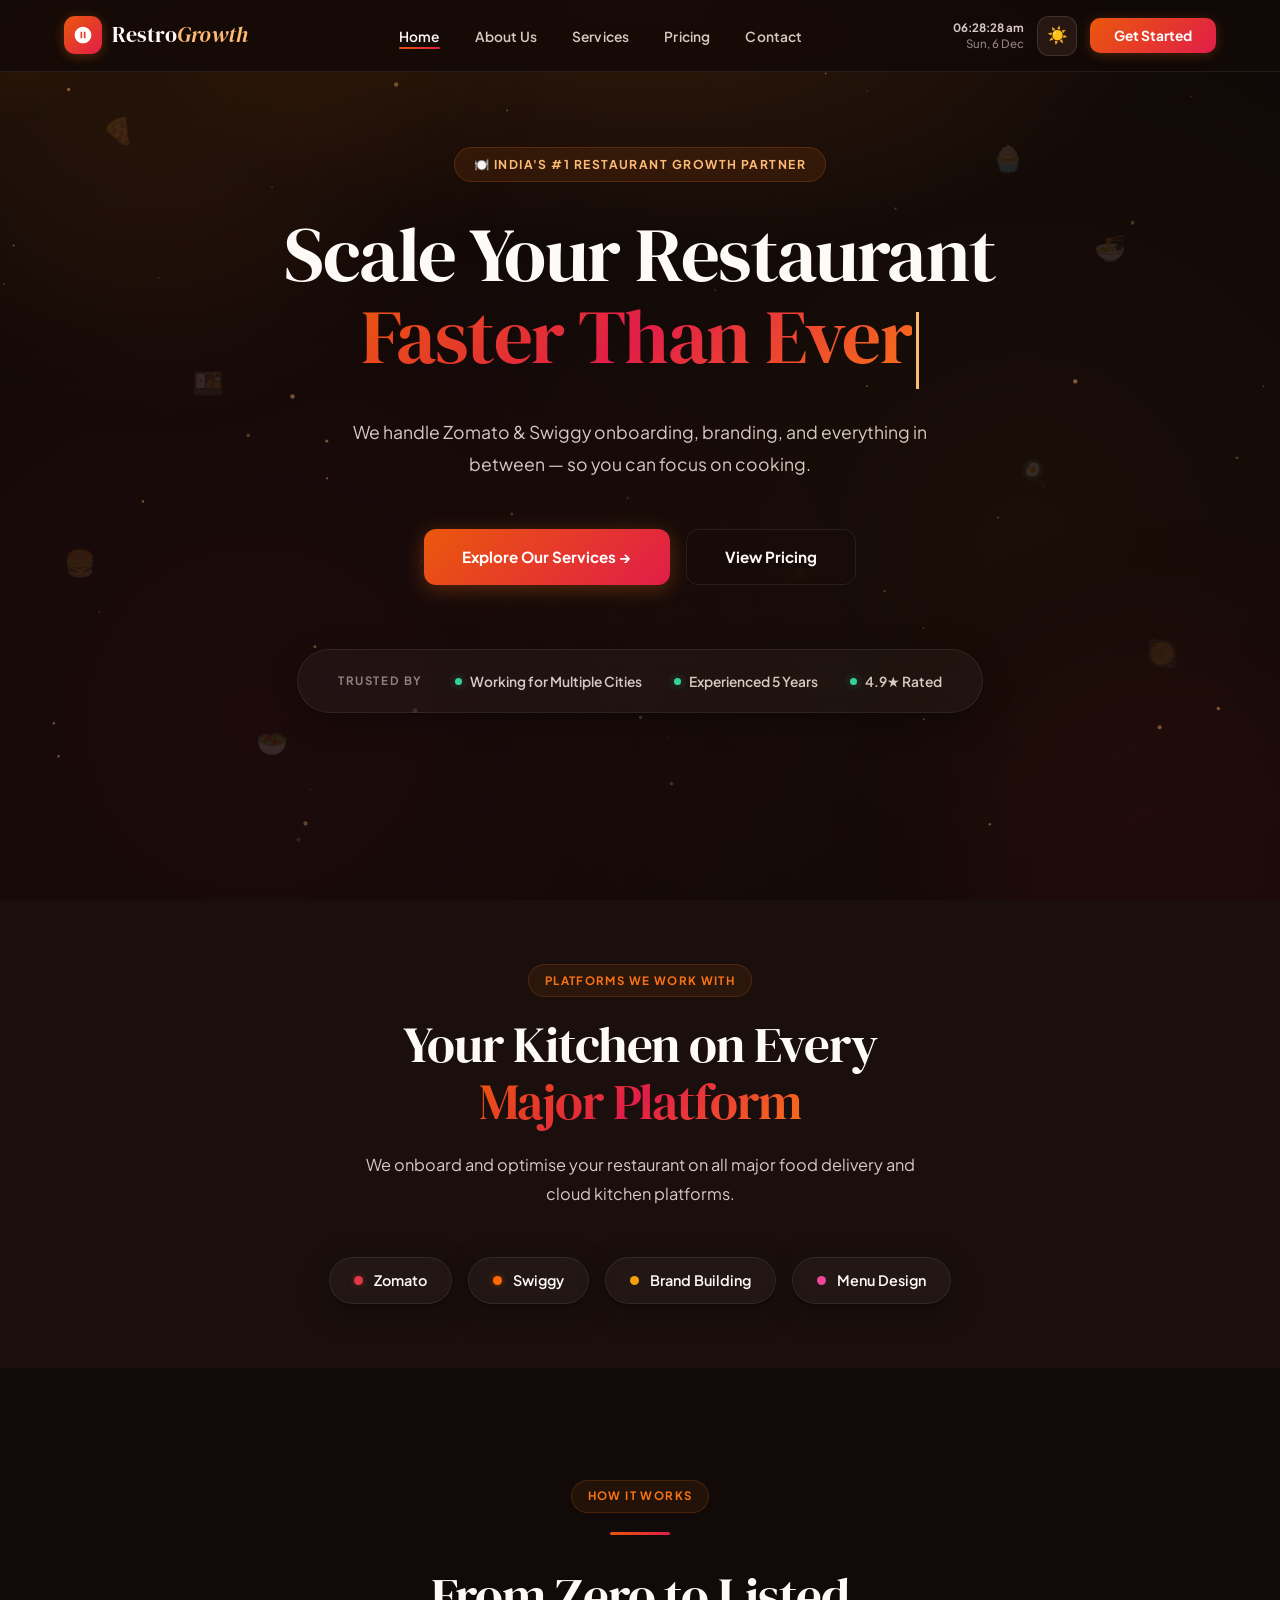
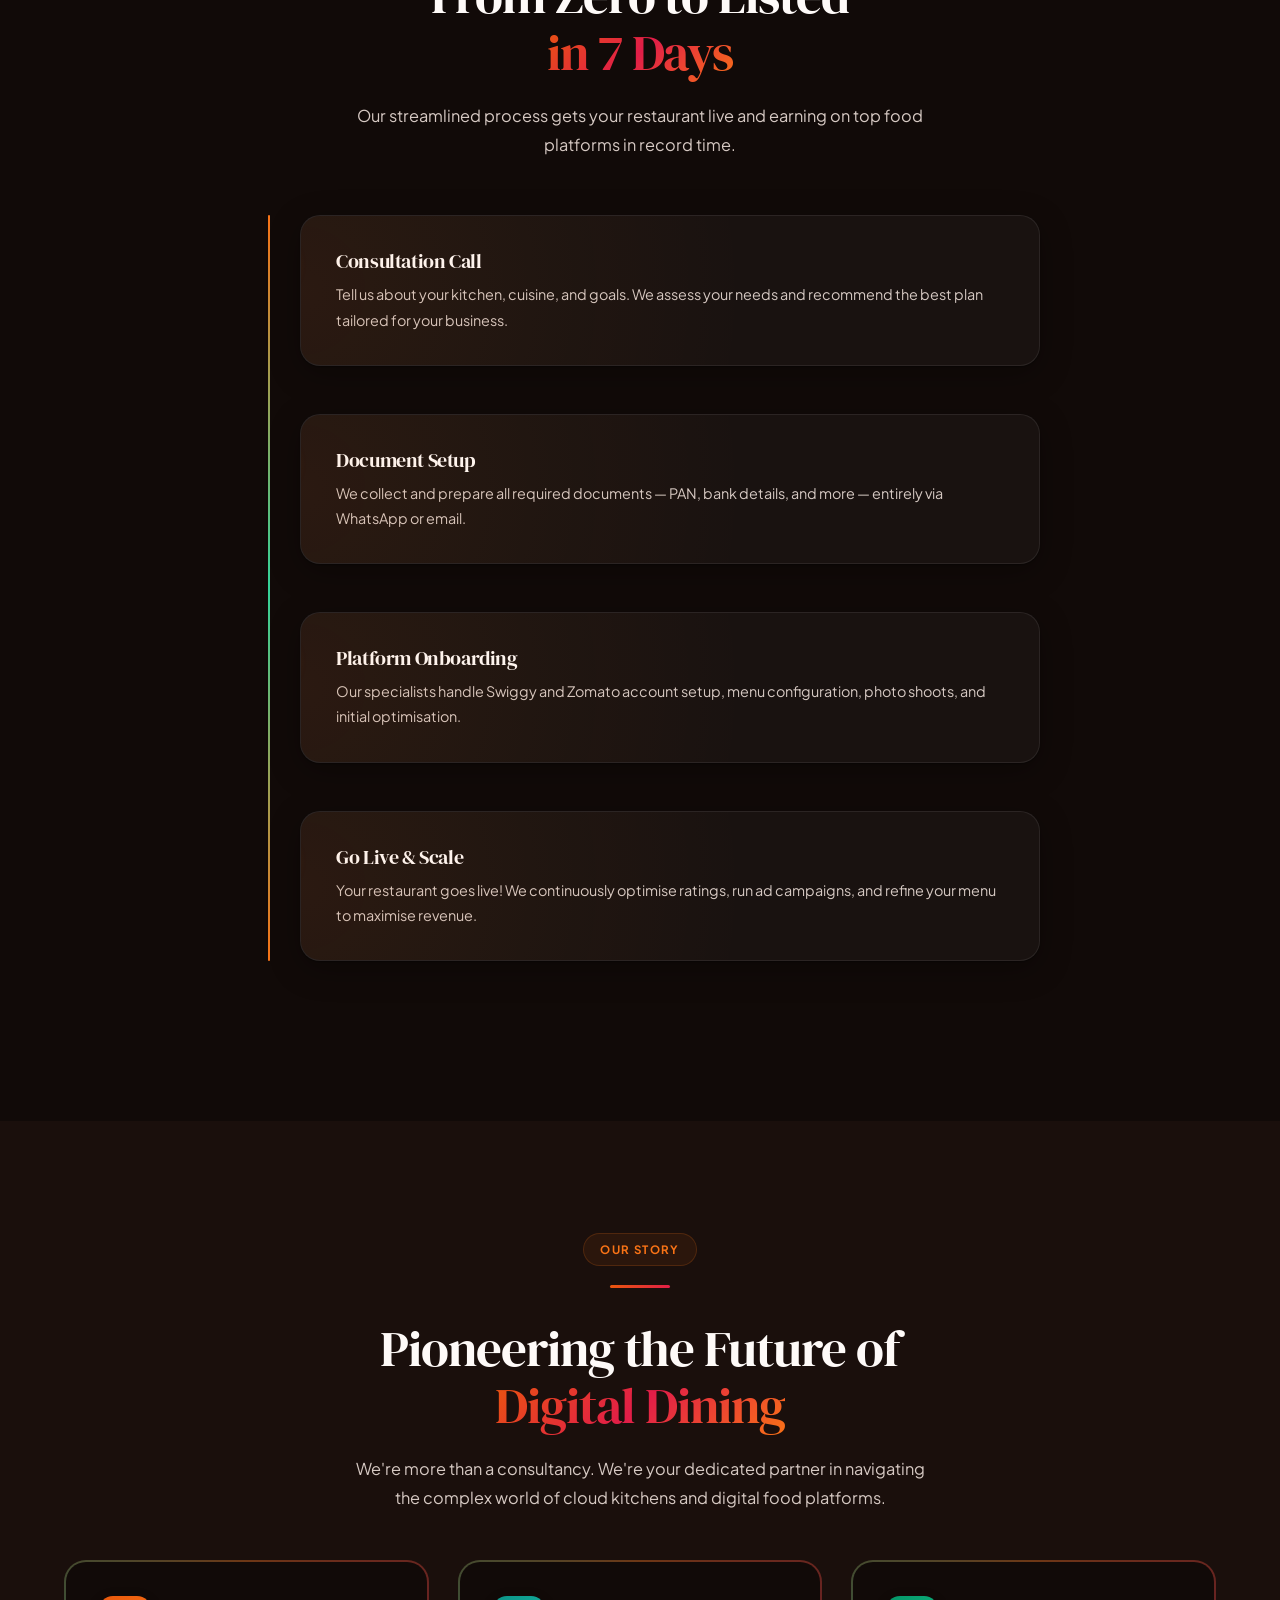
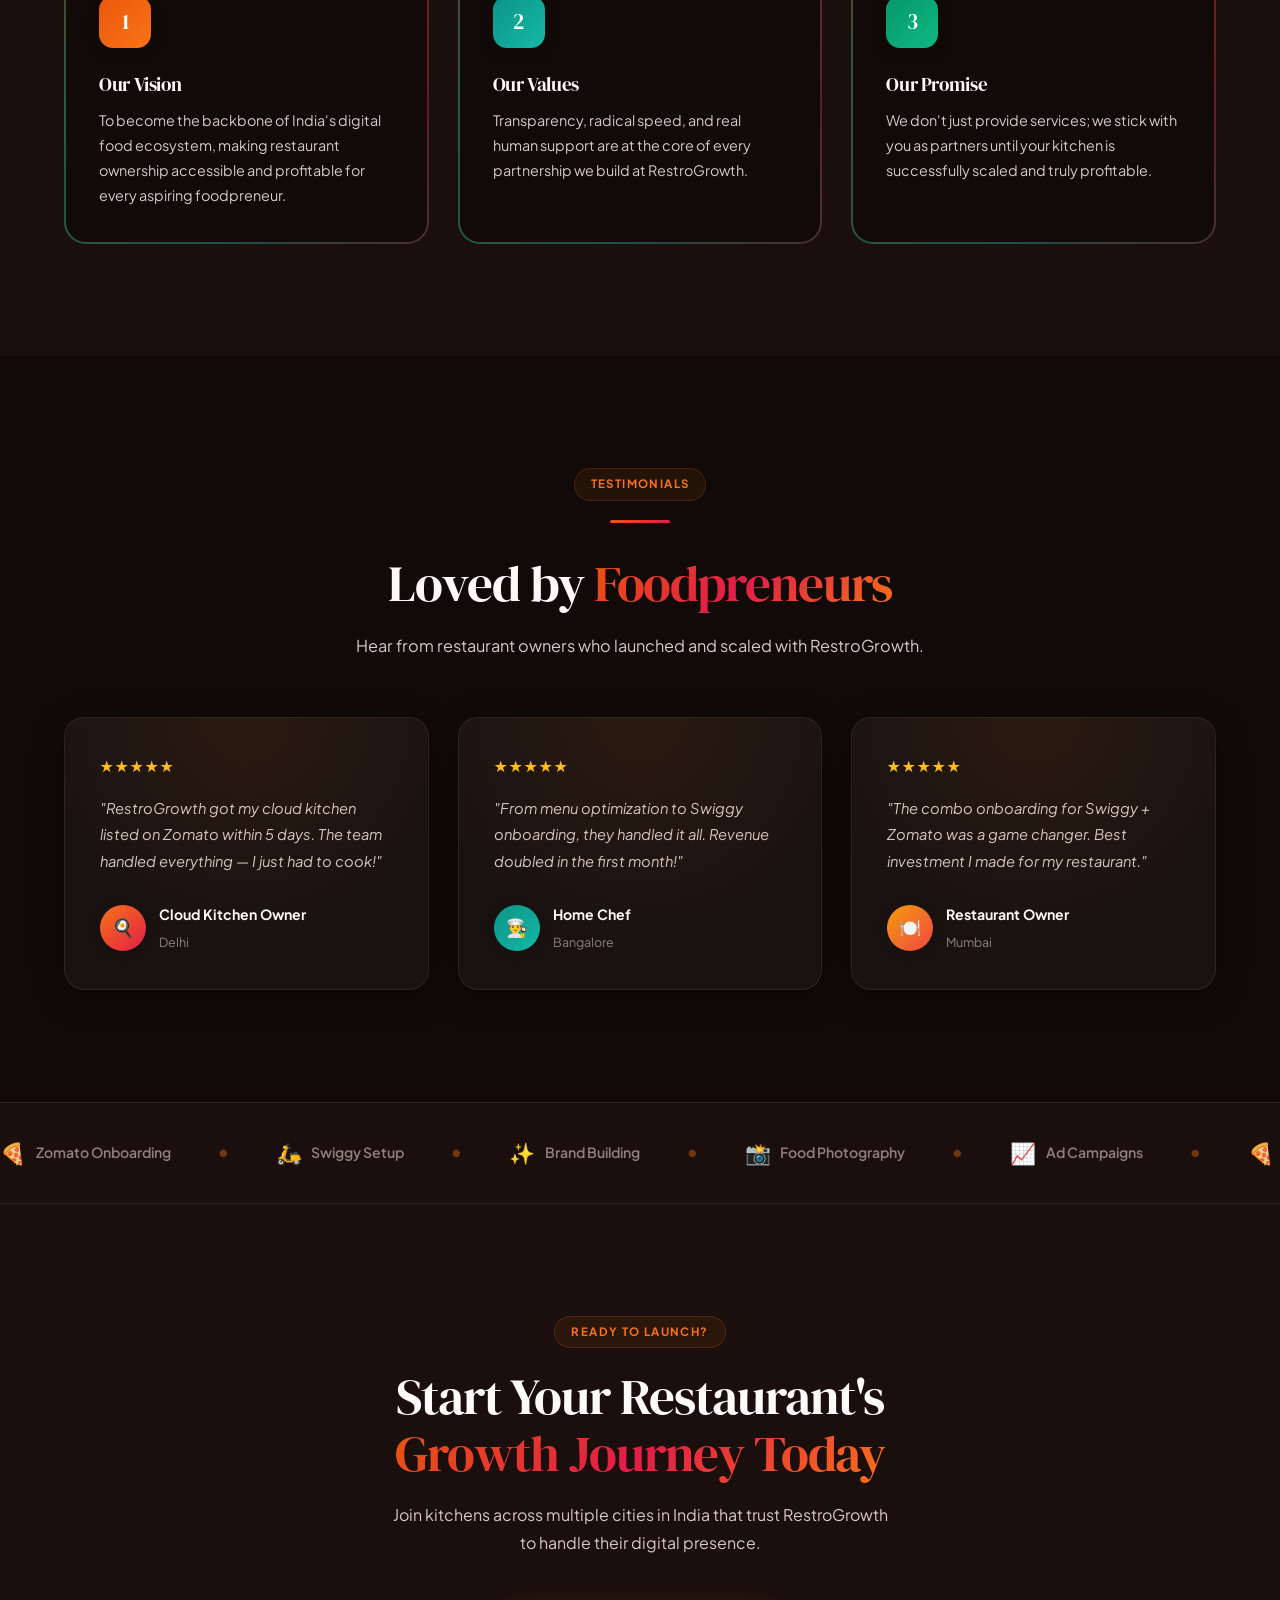
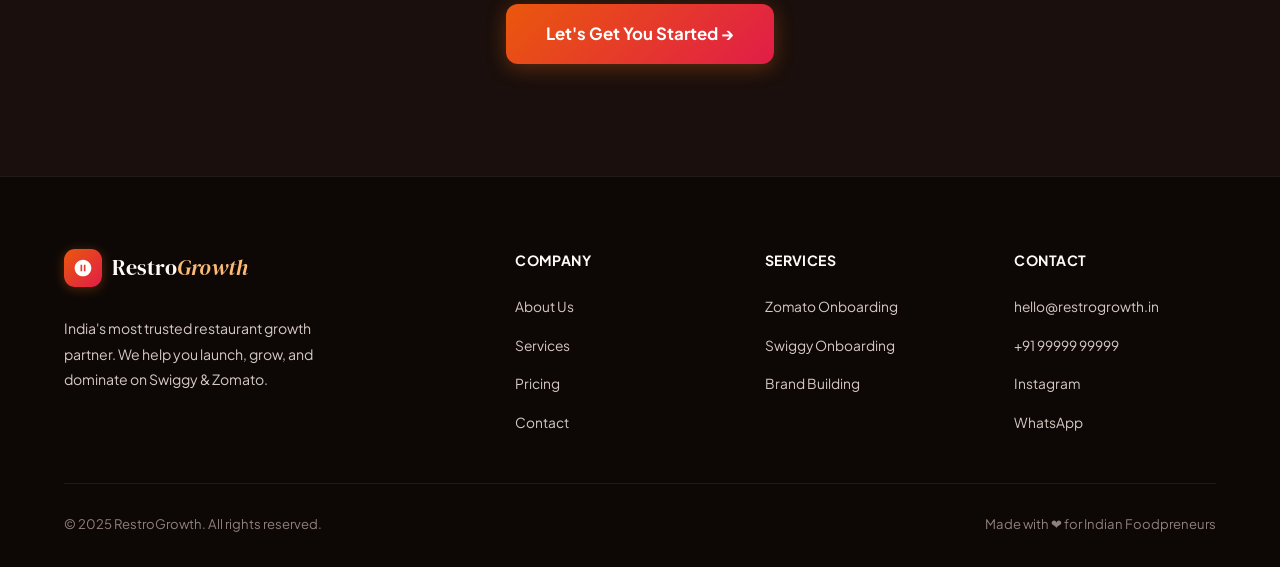
==== commit 058fcf7d: "Update website content: replace kitchen stats, remove Cloud Kitchen Setup/Social Media Kit, anonymiz" ====
--- a/index.html
+++ b/index.html
@@ -170,10 +170,6 @@
         background: #10b981;
         box-shadow: 0 0 6px rgba(16, 185, 129, 0.4);
       }
-      .gst-dot {
-        background: #f97316;
-        box-shadow: 0 0 6px rgba(249, 115, 22, 0.4);
-      }
     </style>
   </head>
   <body>
@@ -257,13 +253,10 @@
       <div class="trusted-strip">
         <span>Trusted By</span>
         <div class="trusted-badge">
-          <span class="dot-green"></span> 2,000+ Kitchens Launched
+          <span class="dot-green"></span> Working for Multiple Cities
         </div>
         <div class="trusted-badge">
-          <span class="dot-green"></span> 300+ Cities Covered
-        </div>
-        <div class="trusted-badge">
-          <span class="dot-green"></span> 50+ Expert Team
+          <span class="dot-green"></span> Experienced 5 Years
         </div>
         <div class="trusted-badge">
           <span class="dot-green"></span> 4.9★ Rated
@@ -424,11 +417,11 @@
               class="avatar"
               style="background: linear-gradient(135deg, #f97316, #e11d48)"
             >
-              R
+              🍳
             </div>
             <div class="author-info">
-              <strong>Rahul Sharma</strong
-              ><span>Cloud Kitchen Owner, Delhi</span>
+              <strong>Cloud Kitchen Owner</strong
+              ><span>Delhi</span>
             </div>
           </div>
         </div>
@@ -443,10 +436,10 @@
               class="avatar"
               style="background: linear-gradient(135deg, #0d9488, #14b8a6)"
             >
-              P
+              👨‍🍳
             </div>
             <div class="author-info">
-              <strong>Priya Menon</strong><span>Home Chef, Bangalore</span>
+              <strong>Home Chef</strong><span>Bangalore</span>
             </div>
           </div>
         </div>
@@ -461,10 +454,10 @@
               class="avatar"
               style="background: linear-gradient(135deg, #f59e0b, #ef4444)"
             >
-              A
+              🍽️
             </div>
             <div class="author-info">
-              <strong>Arjun Patel</strong><span>Restaurant Owner, Mumbai</span>
+              <strong>Restaurant Owner</strong><span>Mumbai</span>
             </div>
           </div>
         </div>
@@ -494,10 +487,6 @@
           <span class="m-icon">📈</span>Ad Campaigns
         </div>
         <span class="marquee-sep">●</span>
-        <div class="marquee-item">
-          <span class="m-icon">🏪</span>Cloud Kitchen Setup
-        </div>
-        <span class="marquee-sep">●</span>
         <!-- Duplicate for seamless loop -->
         <div class="marquee-item">
           <span class="m-icon">🍕</span>Zomato Onboarding
@@ -517,10 +506,6 @@
         <span class="marquee-sep">●</span>
         <div class="marquee-item">
           <span class="m-icon">📈</span>Ad Campaigns
-        </div>
-        <span class="marquee-sep">●</span>
-        <div class="marquee-item">
-          <span class="m-icon">🏪</span>Cloud Kitchen Setup
         </div>
         <span class="marquee-sep">●</span>
       </div>
@@ -535,7 +520,7 @@
         >
       </h2>
       <p>
-        Join 2,000+ kitchens across India that trust RestroGrowth to handle
+        Join kitchens across multiple cities in India that trust RestroGrowth to handle
         their digital presence.
       </p>
       <a
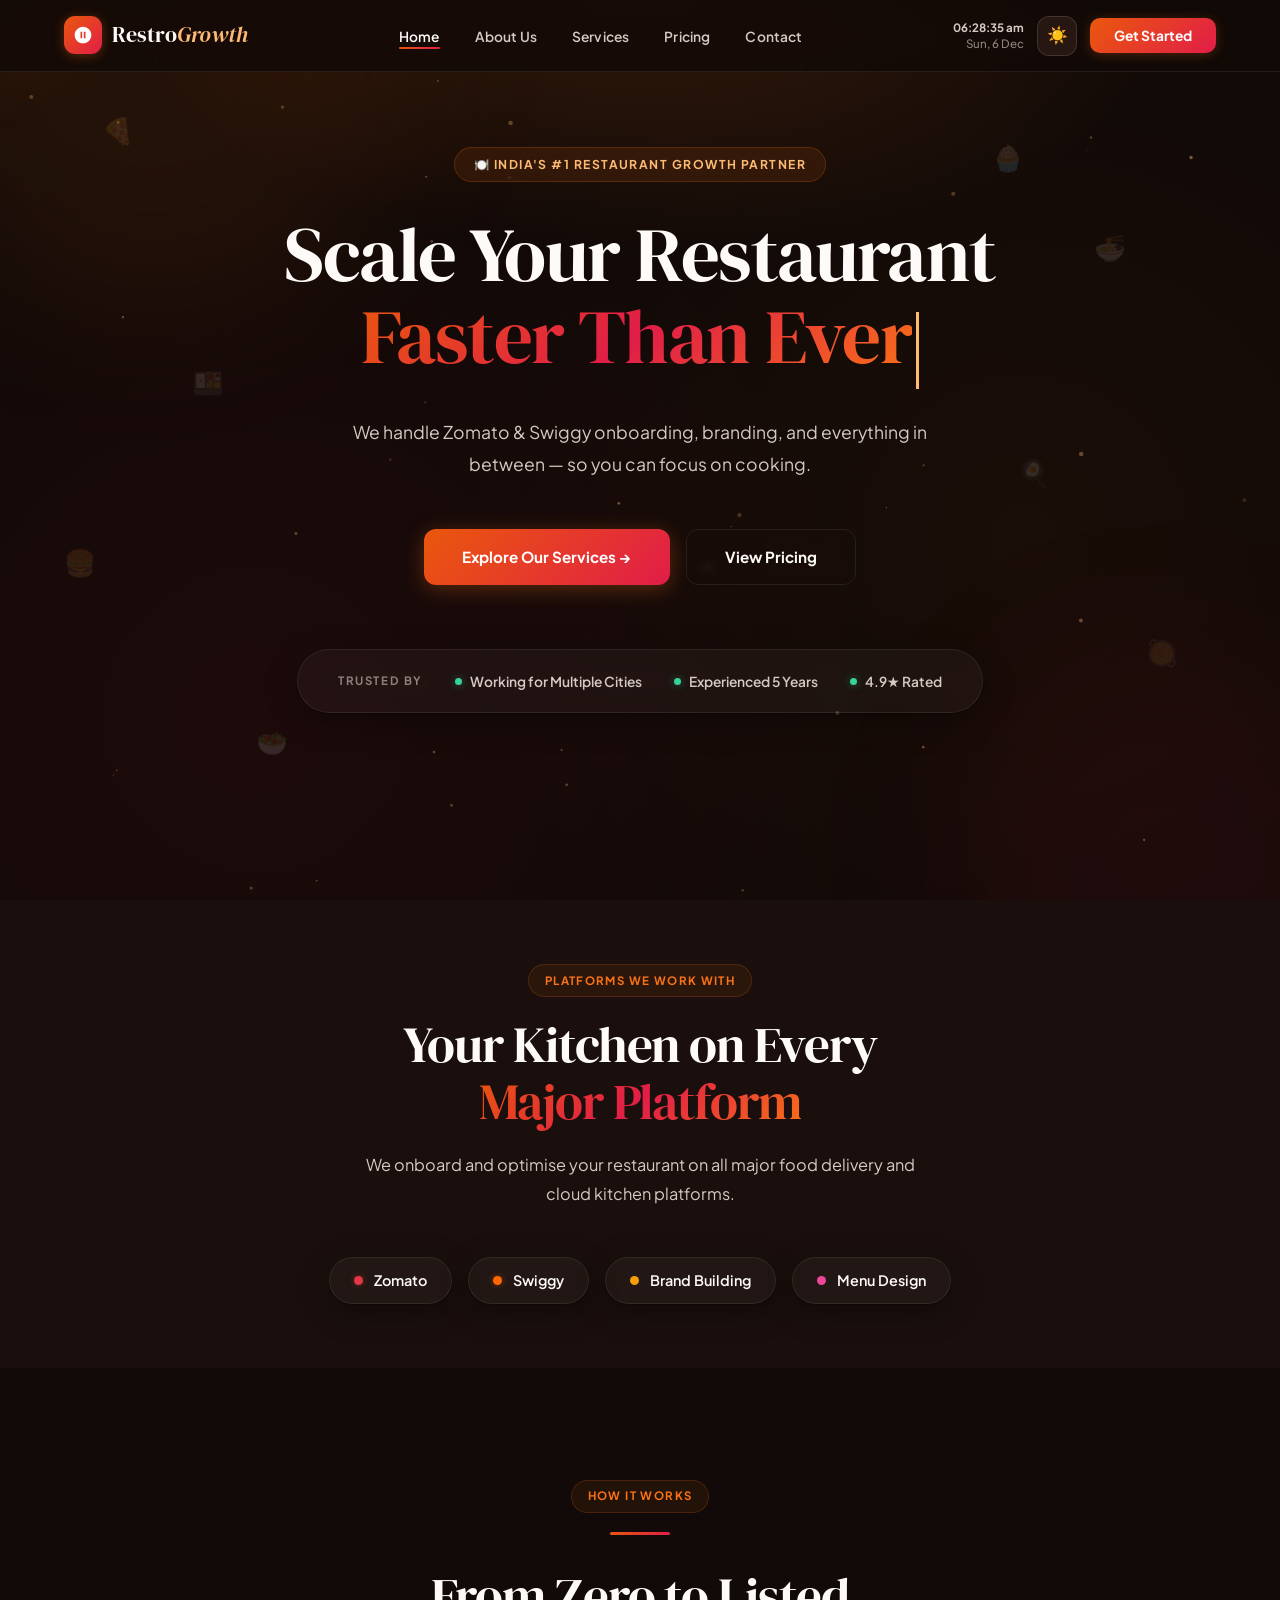
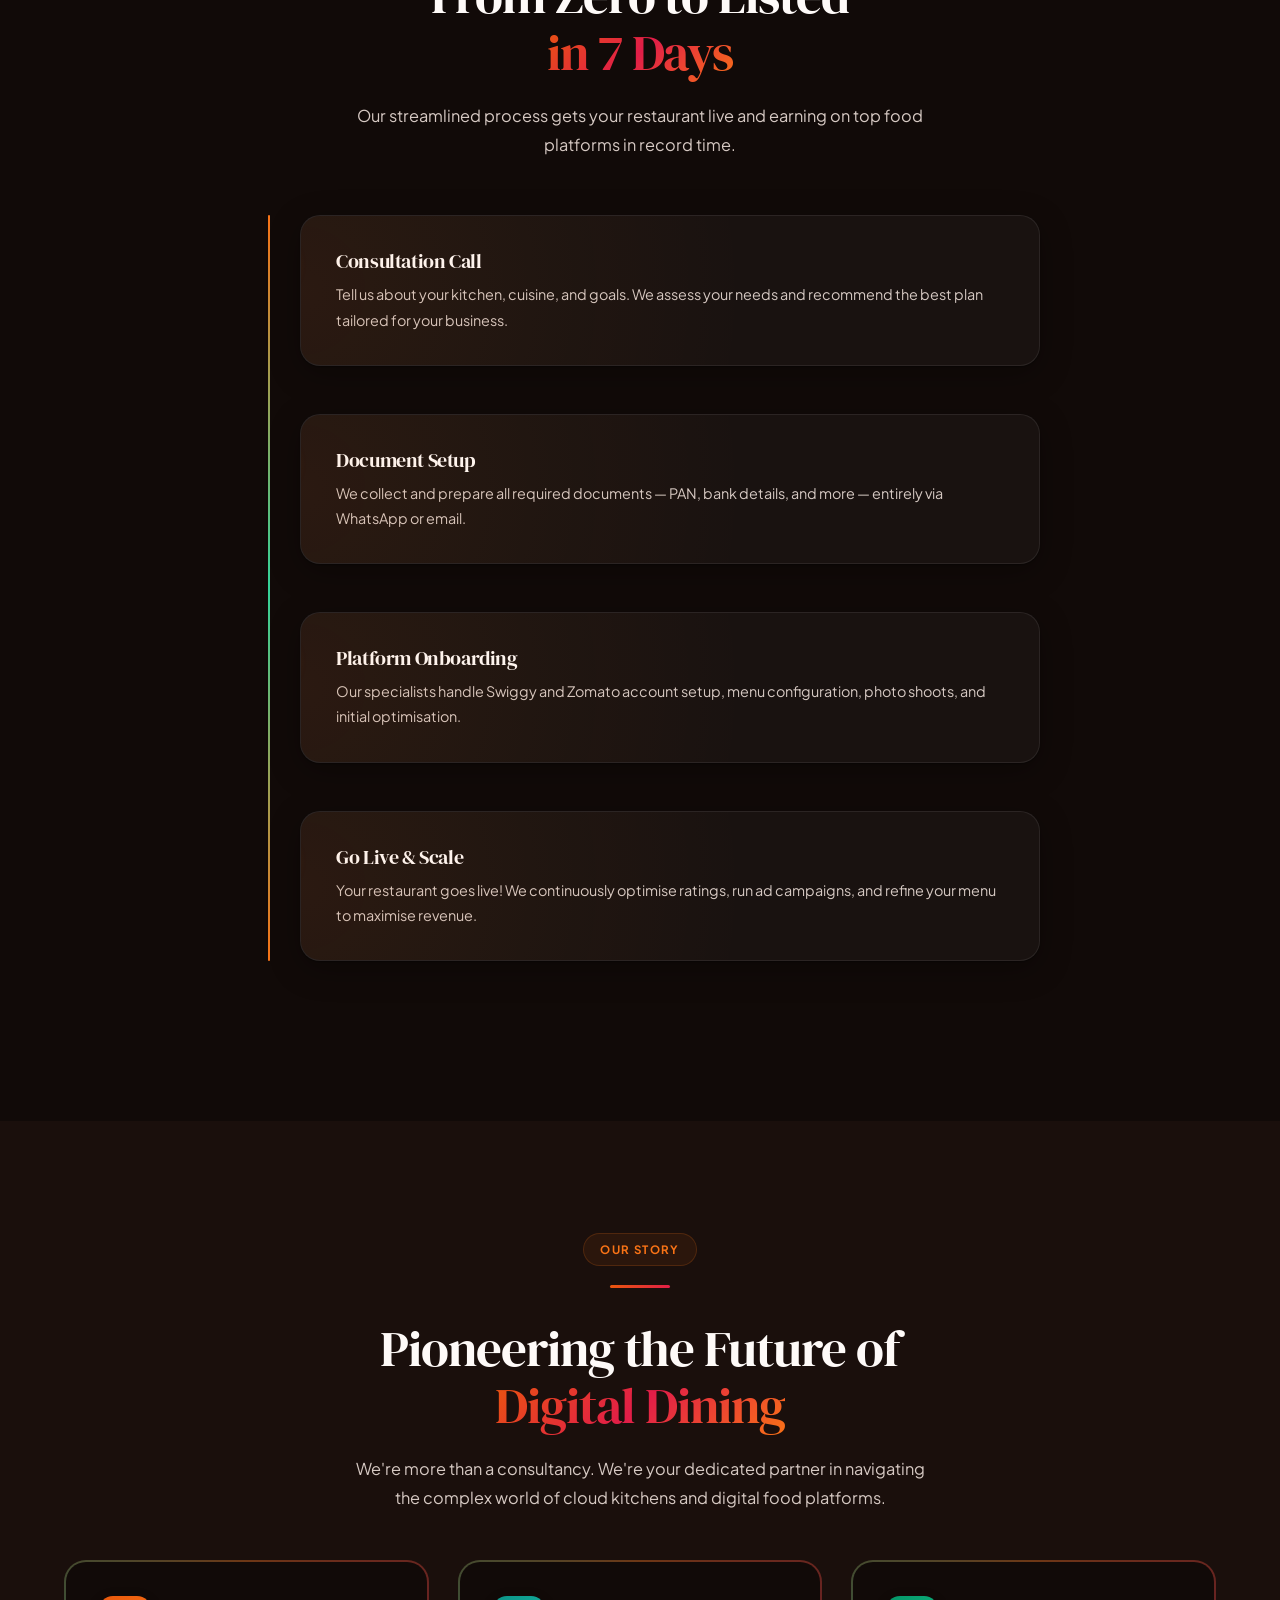
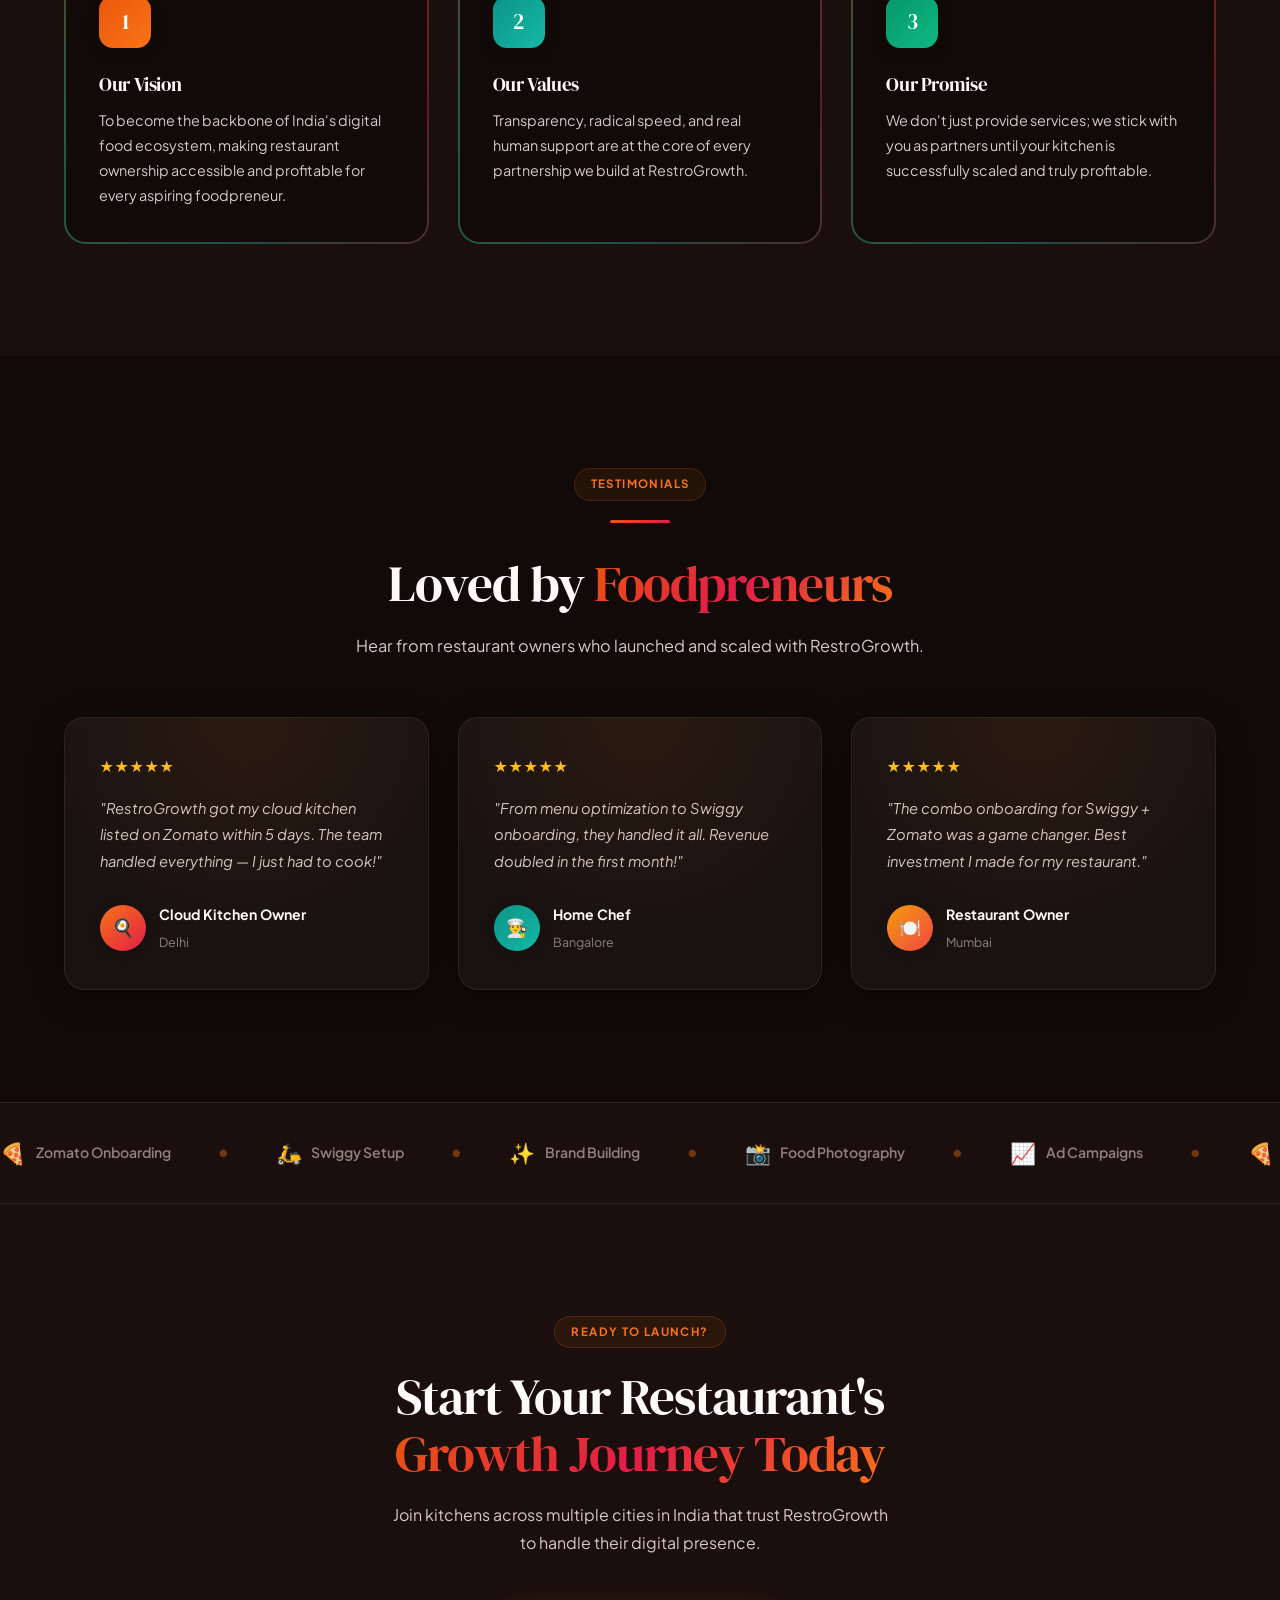
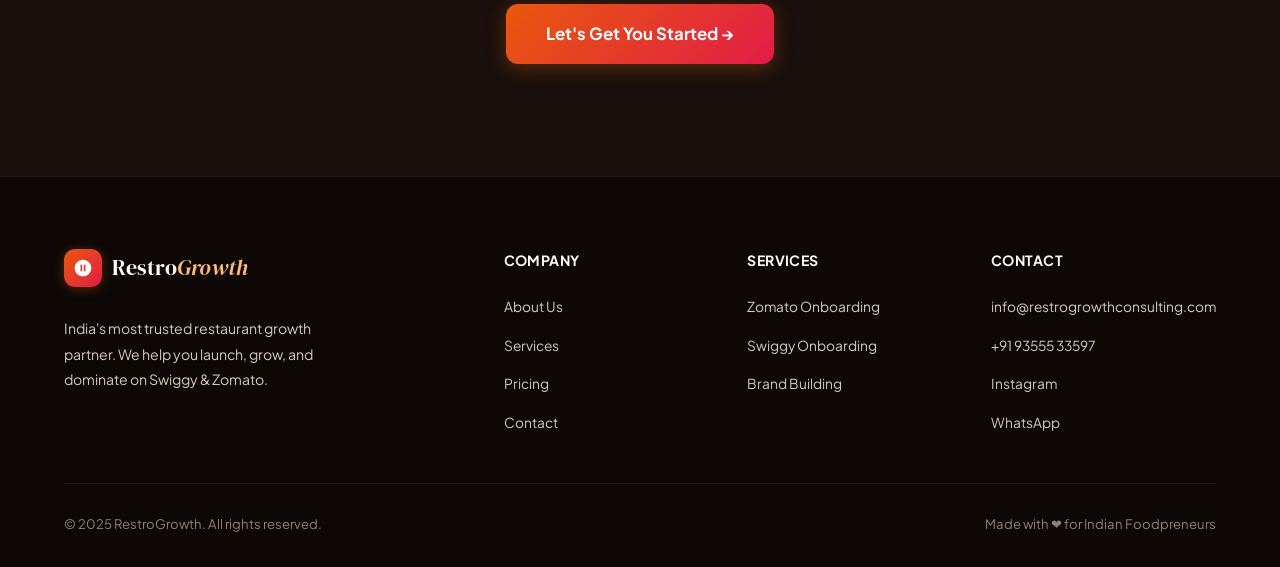
==== commit b599780a: "Update website content: homepage, pricing, services, about, and contact pages" ====
--- a/index.html
+++ b/index.html
@@ -579,9 +579,9 @@
           <h4>Contact</h4>
           <ul>
             <li>
-              <a href="mailto:hello@restrogrowth.in">hello@restrogrowth.in</a>
+              <a href="mailto:info@restrogrowthconsulting.com">info@restrogrowthconsulting.com</a>
             </li>
-            <li><a href="tel:+919999999999">+91 99999 99999</a></li>
+            <li><a href="tel:+919355533597">+91 93555 33597</a></li>
             <li><a href="#">Instagram</a></li>
             <li><a href="#">WhatsApp</a></li>
           </ul>
